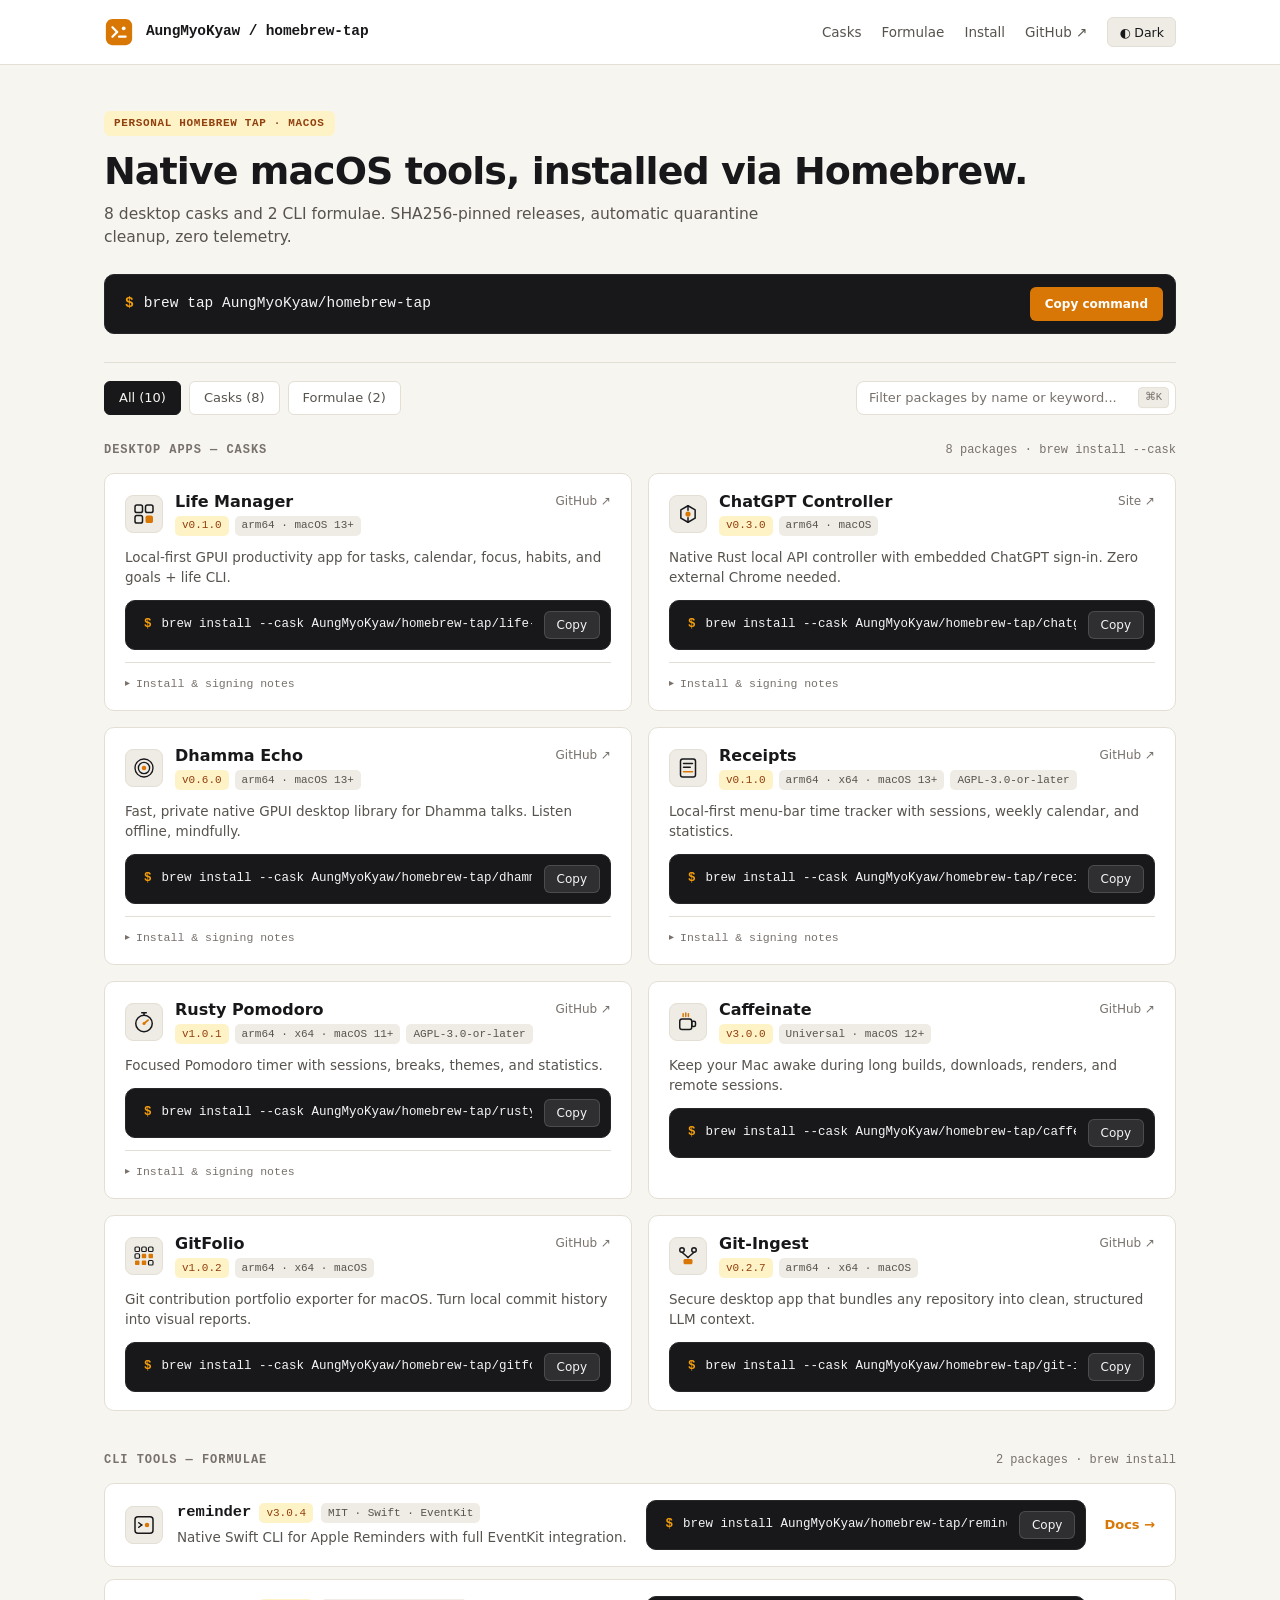
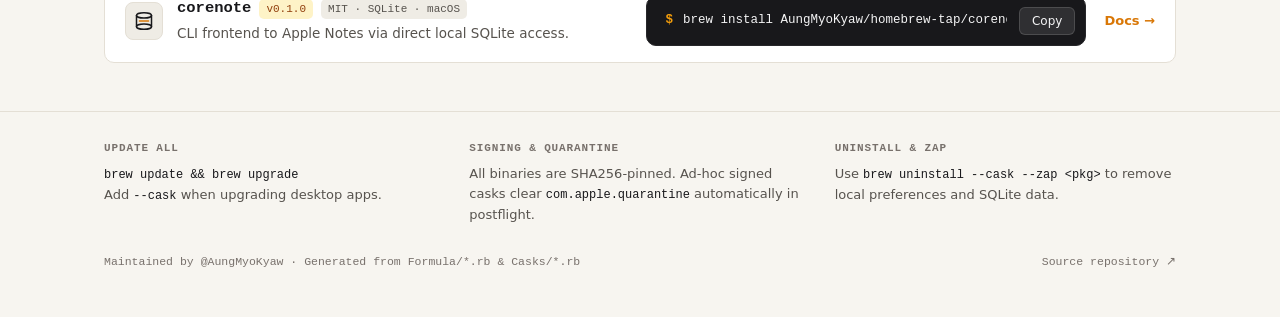
==== index.html @ 9f13845e "Redesign homebrew-tap site from scratch via FigCraft and VectorCraft" ====
<!doctype html>
<html lang="en">
<head>
  <meta charset="utf-8">
  <meta name="viewport" content="width=device-width, initial-scale=1">
  <title>AungMyoKyaw/homebrew-tap — macOS Homebrew Tap</title>
  <meta name="description" content="Personal Homebrew tap distributing 8 macOS desktop casks and 2 CLI formulae. SHA256-pinned releases with one-click install commands.">
  <link rel="icon" type="image/svg+xml" href="./favicon.svg">
  <link rel="stylesheet" href="./styles/site.css">
</head>
<body>
  <header class="topbar">
    <div class="wrap topbar-inner">
      <a class="brand" href="./">
        <span class="brand-mark"><svg aria-hidden="true" xmlns="http://www.w3.org/2000/svg" width="32" height="32" viewBox="0 0 32 32">
  <g id="Layer_1" data-name="Layer 1">
    <path d="M9 2 L23 2 C26.866 2 30 5.134 30 9 L30 23 C30 26.866 26.866 30 23 30 L9 30 C5.134 30 2 26.866 2 23 L2 9 C2 5.134 5.134 2 9 2 Z" fill="#d97706"/>
    <line x1="9" y1="11" x2="14" y2="16" fill="none" stroke="#ffffff" stroke-width="2.4" stroke-linecap="round" stroke-linejoin="round"/>
    <line x1="14" y1="16" x2="9" y2="21" fill="none" stroke="#ffffff" stroke-width="2.4" stroke-linecap="round" stroke-linejoin="round"/>
    <line x1="16" y1="21" x2="23" y2="21" fill="none" stroke="#ffffff" stroke-width="2.4" stroke-linecap="round" stroke-linejoin="round"/>
    <circle cx="21" cy="12" r="2" fill="#ffffff"/>
  </g>
</svg></span>
        <span>AungMyoKyaw / homebrew-tap</span>
      </a>
      <nav class="nav" aria-label="Primary">
        <a href="#casks">Casks</a>
        <a href="#formulae">Formulae</a>
        <a href="#install">Install</a>
        <a href="https://github.com/AungMyoKyaw/homebrew-tap" target="_blank" rel="noopener noreferrer">GitHub ↗</a>
        <button type="button" id="theme-toggle" class="theme-btn" aria-label="Toggle color theme">◐ Dark</button>
      </nav>
    </div>
  </header>

  <main class="wrap">
    <section class="hero" id="install">
      <span class="eyebrow">Personal Homebrew Tap · macOS</span>
      <h1>Native macOS tools, installed via Homebrew.</h1>
      <p class="hero-sub">8 desktop casks and 2 CLI formulae. SHA256-pinned releases, automatic quarantine cleanup, zero telemetry.</p>
      <div class="cmd-bar cmd-bar-lg">
        <code class="cmd-code"><span class="cmd-prompt">$</span><span>brew tap AungMyoKyaw/homebrew-tap</span></code>
        <button type="button" class="copy-btn copy-btn-primary" data-copy-command="brew tap AungMyoKyaw/homebrew-tap" aria-label="Copy brew tap command">Copy command</button>
      </div>
    </section>

    <div class="controls" role="region" aria-label="Filter packages">
      <div class="filter-group" role="group" aria-label="Package type filter">
        <button type="button" class="filter-pill" data-filter="all" aria-pressed="true">All (10)</button>
        <button type="button" class="filter-pill" data-filter="cask" aria-pressed="false">Casks (8)</button>
        <button type="button" class="filter-pill" data-filter="formula" aria-pressed="false">Formulae (2)</button>
      </div>
      <div class="search-wrap">
        <label class="sr-only" for="package-search">Filter packages</label>
        <input id="package-search" class="search-input" type="search" placeholder="Filter packages by name or keyword..." autocomplete="off">
        <span class="search-kbd" aria-hidden="true">⌘K</span>
      </div>
    </div>

    <section class="catalog-section" id="casks" aria-labelledby="casks-heading">
      <div class="section-head">
        <h2 id="casks-heading">Desktop Apps — Casks</h2>
        <span class="section-meta">8 packages · brew install --cask</span>
      </div>
      <div class="cask-grid">
        <article class="pkg-card" data-package="life-manager" data-version="0.1.0" data-kind="cask" data-search="life-manager Life Manager Local-first GPUI productivity app for tasks, calendar, focus, habits, and goals + life CLI. arm64 macOS 13+ tasks calendar habits goals gpui mcp cli productivity">
          <div class="pkg-top">
            <div class="pkg-id">
              <div class="pkg-glyph"><svg aria-hidden="true" xmlns="http://www.w3.org/2000/svg" width="32" height="32" viewBox="0 0 32 32">
  <g id="Layer_1" data-name="Layer 1">
    <path d="M6.5 4 L11.5 4 C12.881 4 14 5.119 14 6.5 L14 11.5 C14 12.881 12.881 14 11.5 14 L6.5 14 C5.119 14 4 12.881 4 11.5 L4 6.5 C4 5.119 5.119 4 6.5 4 Z" fill="none" stroke="currentColor" stroke-width="2" stroke-linecap="round" stroke-linejoin="round"/>
    <path d="M20.5 4 L25.5 4 C26.881 4 28 5.119 28 6.5 L28 11.5 C28 12.881 26.881 14 25.5 14 L20.5 14 C19.119 14 18 12.881 18 11.5 L18 6.5 C18 5.119 19.119 4 20.5 4 Z" fill="none" stroke="currentColor" stroke-width="2" stroke-linecap="round" stroke-linejoin="round"/>
    <path d="M6.5 18 L11.5 18 C12.881 18 14 19.119 14 20.5 L14 25.5 C14 26.881 12.881 28 11.5 28 L6.5 28 C5.119 28 4 26.881 4 25.5 L4 20.5 C4 19.119 5.119 18 6.5 18 Z" fill="none" stroke="currentColor" stroke-width="2" stroke-linecap="round" stroke-linejoin="round"/>
    <path d="M20.5 18 L25.5 18 C26.881 18 28 19.119 28 20.5 L28 25.5 C28 26.881 26.881 28 25.5 28 L20.5 28 C19.119 28 18 26.881 18 25.5 L18 20.5 C18 19.119 19.119 18 20.5 18 Z" fill="var(--accent)"/>
  </g>
</svg></div>
              <div class="pkg-title-block">
                <h3 class="pkg-name">Life Manager</h3>
                <div class="pkg-badges">
                  <span class="badge badge-ver">v0.1.0</span>
                  <span class="badge badge-meta">arm64 · macOS 13+</span>
                  
                </div>
              </div>
            </div>
            <div class="pkg-links">
              <a class="pkg-link" href="https://github.com/AungMyoKyaw/life-manager" target="_blank" rel="noopener noreferrer">GitHub ↗</a>
            </div>
          </div>
          <p class="pkg-desc">Local-first GPUI productivity app for tasks, calendar, focus, habits, and goals + life CLI.</p>
          <div class="cmd-bar">
            <code class="cmd-code"><span class="cmd-prompt">$</span><span>brew install --cask AungMyoKyaw/homebrew-tap/life-manager</span></code>
            <button type="button" class="copy-btn" data-copy-command="brew install --cask AungMyoKyaw/homebrew-tap/life-manager" aria-label="Copy install command for Life Manager">Copy</button>
          </div>
          <details class="pkg-details">
            <summary>Install &amp; signing notes</summary>
            <div class="pkg-details-body">Ad-hoc signed. Quarantine is removed automatically in postflight. Includes the `life` CLI binary. Run `brew uninstall --cask --zap` to remove the local SQLite database and preferences.</div>
          </details>
        </article>
        <article class="pkg-card" data-package="chatgpt-controller" data-version="0.3.0" data-kind="cask" data-search="chatgpt-controller ChatGPT Controller Native Rust local API controller with embedded ChatGPT sign-in. Zero external Chrome needed. arm64 macOS chatgpt rust api localhost ai automation">
          <div class="pkg-top">
            <div class="pkg-id">
              <div class="pkg-glyph"><svg aria-hidden="true" xmlns="http://www.w3.org/2000/svg" width="32" height="32" viewBox="0 0 32 32">
  <g id="Layer_1" data-name="Layer 1">
    <polygon points="16,5 25.526,10.5 25.526,21.5 16,27 6.474,21.5 6.474,10.5" fill="none" stroke="currentColor" stroke-width="2" stroke-linecap="round" stroke-linejoin="round"/>
    <line x1="16" y1="5" x2="16" y2="11" fill="none" stroke="currentColor" stroke-width="2" stroke-linecap="round" stroke-linejoin="round"/>
    <line x1="16" y1="21" x2="16" y2="27" fill="none" stroke="currentColor" stroke-width="2" stroke-linecap="round" stroke-linejoin="round"/>
    <circle cx="16" cy="16" r="3.5" fill="var(--accent)"/>
  </g>
</svg></div>
              <div class="pkg-title-block">
                <h3 class="pkg-name">ChatGPT Controller</h3>
                <div class="pkg-badges">
                  <span class="badge badge-ver">v0.3.0</span>
                  <span class="badge badge-meta">arm64 · macOS</span>
                  
                </div>
              </div>
            </div>
            <div class="pkg-links">
              <a class="pkg-link" href="https://aungmyokyaw.github.io/chatgpt-controller-desktop/" target="_blank" rel="noopener noreferrer">Site ↗</a>
            </div>
          </div>
          <p class="pkg-desc">Native Rust local API controller with embedded ChatGPT sign-in. Zero external Chrome needed.</p>
          <div class="cmd-bar">
            <code class="cmd-code"><span class="cmd-prompt">$</span><span>brew install --cask AungMyoKyaw/homebrew-tap/chatgpt-controller</span></code>
            <button type="button" class="copy-btn" data-copy-command="brew install --cask AungMyoKyaw/homebrew-tap/chatgpt-controller" aria-label="Copy install command for ChatGPT Controller">Copy</button>
          </div>
          <details class="pkg-details">
            <summary>Install &amp; signing notes</summary>
            <div class="pkg-details-body">No external Chrome or Playwright CLI installation is required.
This build is ad-hoc signed, not Apple Developer ID signed or notarized.
The cask attempts to remove quarantine recursively during installation.
If macOS still blocks launch, use System Settings &gt; Privacy &amp; Security.</div>
          </details>
        </article>
        <article class="pkg-card" data-package="dhamma-echo" data-version="0.6.0" data-kind="cask" data-search="dhamma-echo Dhamma Echo Fast, private native GPUI desktop library for Dhamma talks. Listen offline, mindfully. arm64 macOS 13+ dhamma audio offline gpui library player">
          <div class="pkg-top">
            <div class="pkg-id">
              <div class="pkg-glyph"><svg aria-hidden="true" xmlns="http://www.w3.org/2000/svg" width="32" height="32" viewBox="0 0 32 32">
  <g id="Layer_1" data-name="Layer 1">
    <circle cx="16" cy="16" r="12" fill="none" stroke="currentColor" stroke-width="1.8" stroke-linecap="round" stroke-linejoin="round"/>
    <circle cx="16" cy="16" r="7.5" fill="none" stroke="currentColor" stroke-width="1.8" stroke-linecap="round" stroke-linejoin="round"/>
    <circle cx="16" cy="16" r="3" fill="var(--accent)"/>
  </g>
</svg></div>
              <div class="pkg-title-block">
                <h3 class="pkg-name">Dhamma Echo</h3>
                <div class="pkg-badges">
                  <span class="badge badge-ver">v0.6.0</span>
                  <span class="badge badge-meta">arm64 · macOS 13+</span>
                  
                </div>
              </div>
            </div>
            <div class="pkg-links">
              <a class="pkg-link" href="https://github.com/AungMyoKyaw/dhamma-echo" target="_blank" rel="noopener noreferrer">GitHub ↗</a>
            </div>
          </div>
          <p class="pkg-desc">Fast, private native GPUI desktop library for Dhamma talks. Listen offline, mindfully.</p>
          <div class="cmd-bar">
            <code class="cmd-code"><span class="cmd-prompt">$</span><span>brew install --cask AungMyoKyaw/homebrew-tap/dhamma-echo</span></code>
            <button type="button" class="copy-btn" data-copy-command="brew install --cask AungMyoKyaw/homebrew-tap/dhamma-echo" aria-label="Copy install command for Dhamma Echo">Copy</button>
          </div>
          <details class="pkg-details">
            <summary>Install &amp; signing notes</summary>
            <div class="pkg-details-body">Native Apple Silicon GPUI app. Quarantine attribute is cleared automatically during install.</div>
          </details>
        </article>
        <article class="pkg-card" data-package="receipts" data-version="0.1.0" data-kind="cask" data-search="receipts Receipts Local-first menu-bar time tracker with sessions, weekly calendar, and statistics. arm64 · x64 macOS 13+ time tracker menubar sessions agpl productivity">
          <div class="pkg-top">
            <div class="pkg-id">
              <div class="pkg-glyph"><svg aria-hidden="true" xmlns="http://www.w3.org/2000/svg" width="32" height="32" viewBox="0 0 32 32">
  <g id="Layer_1" data-name="Layer 1">
    <path d="M9 4 L23 4 C24.657 4 26 5.343 26 7 L26 25 C26 26.657 24.657 28 23 28 L9 28 C7.343 28 6 26.657 6 25 L6 7 C6 5.343 7.343 4 9 4 Z" fill="none" stroke="currentColor" stroke-width="2" stroke-linecap="round" stroke-linejoin="round"/>
    <line x1="10" y1="10" x2="22" y2="10" fill="none" stroke="currentColor" stroke-width="2" stroke-linecap="round" stroke-linejoin="round"/>
    <line x1="10" y1="15" x2="19" y2="15" fill="none" stroke="currentColor" stroke-width="2" stroke-linecap="round" stroke-linejoin="round"/>
    <line x1="10" y1="21" x2="22" y2="21" fill="none" stroke="var(--accent)" stroke-width="2.2" stroke-linecap="round" stroke-linejoin="round"/>
  </g>
</svg></div>
              <div class="pkg-title-block">
                <h3 class="pkg-name">Receipts</h3>
                <div class="pkg-badges">
                  <span class="badge badge-ver">v0.1.0</span>
                  <span class="badge badge-meta">arm64 · x64 · macOS 13+</span>
                  <span class="badge badge-meta">AGPL-3.0-or-later</span>
                </div>
              </div>
            </div>
            <div class="pkg-links">
              <a class="pkg-link" href="https://aungmyokyaw.github.io/receipts/" target="_blank" rel="noopener noreferrer">GitHub ↗</a>
            </div>
          </div>
          <p class="pkg-desc">Local-first menu-bar time tracker with sessions, weekly calendar, and statistics.</p>
          <div class="cmd-bar">
            <code class="cmd-code"><span class="cmd-prompt">$</span><span>brew install --cask AungMyoKyaw/homebrew-tap/receipts</span></code>
            <button type="button" class="copy-btn" data-copy-command="brew install --cask AungMyoKyaw/homebrew-tap/receipts" aria-label="Copy install command for Receipts">Copy</button>
          </div>
          <details class="pkg-details">
            <summary>Install &amp; signing notes</summary>
            <div class="pkg-details-body">Receipts requires macOS 13.3 or later.
Builds are ad-hoc signed, not Apple Developer ID signed or notarized.
If macOS blocks the first launch, choose Open Anyway for Receipts in
System Settings &gt; Privacy &amp; Security.
Regular uninstall keeps your sessions; --zap removes the local database.</div>
          </details>
        </article>
        <article class="pkg-card" data-package="rusty-pomodoro" data-version="1.0.1" data-kind="cask" data-search="rusty-pomodoro Rusty Pomodoro Focused Pomodoro timer with sessions, breaks, themes, and statistics. arm64 · x64 macOS 11+ pomodoro timer focus rust slint agpl">
          <div class="pkg-top">
            <div class="pkg-id">
              <div class="pkg-glyph"><svg aria-hidden="true" xmlns="http://www.w3.org/2000/svg" width="32" height="32" viewBox="0 0 32 32">
  <g id="Layer_1" data-name="Layer 1">
    <circle cx="16" cy="18" r="11" fill="none" stroke="currentColor" stroke-width="2" stroke-linecap="round" stroke-linejoin="round"/>
    <line x1="13" y1="3.5" x2="19" y2="3.5" fill="none" stroke="currentColor" stroke-width="2" stroke-linecap="round" stroke-linejoin="round"/>
    <line x1="16" y1="3.5" x2="16" y2="7" fill="none" stroke="currentColor" stroke-width="2" stroke-linecap="round" stroke-linejoin="round"/>
    <line x1="16" y1="18" x2="21.5" y2="13.5" fill="none" stroke="var(--accent)" stroke-width="2.4" stroke-linecap="round" stroke-linejoin="round"/>
    <circle cx="16" cy="18" r="2" fill="var(--accent)"/>
  </g>
</svg></div>
              <div class="pkg-title-block">
                <h3 class="pkg-name">Rusty Pomodoro</h3>
                <div class="pkg-badges">
                  <span class="badge badge-ver">v1.0.1</span>
                  <span class="badge badge-meta">arm64 · x64 · macOS 11+</span>
                  <span class="badge badge-meta">AGPL-3.0-or-later</span>
                </div>
              </div>
            </div>
            <div class="pkg-links">
              <a class="pkg-link" href="https://github.com/AungMyoKyaw/rusty-pomodoro" target="_blank" rel="noopener noreferrer">GitHub ↗</a>
            </div>
          </div>
          <p class="pkg-desc">Focused Pomodoro timer with sessions, breaks, themes, and statistics.</p>
          <div class="cmd-bar">
            <code class="cmd-code"><span class="cmd-prompt">$</span><span>brew install --cask AungMyoKyaw/homebrew-tap/rusty-pomodoro</span></code>
            <button type="button" class="copy-btn" data-copy-command="brew install --cask AungMyoKyaw/homebrew-tap/rusty-pomodoro" aria-label="Copy install command for Rusty Pomodoro">Copy</button>
          </div>
          <details class="pkg-details">
            <summary>Install &amp; signing notes</summary>
            <div class="pkg-details-body">Requires macOS 11 or later.
The app is ad-hoc signed, not Apple Developer ID signed or notarized.
The cask removes quarantine during installation. If macOS still blocks first launch,
choose Open Anyway for Rusty Pomodoro in System Settings &gt; Privacy &amp; Security.
`brew uninstall --cask --zap` also removes local settings and history.</div>
          </details>
        </article>
        <article class="pkg-card" data-package="caffeinate" data-version="3.0.0" data-kind="cask" data-search="caffeinate Caffeinate Keep your Mac awake during long builds, downloads, renders, and remote sessions. Universal macOS 12+ awake sleep menubar utility universal">
          <div class="pkg-top">
            <div class="pkg-id">
              <div class="pkg-glyph"><svg aria-hidden="true" xmlns="http://www.w3.org/2000/svg" width="32" height="32" viewBox="0 0 32 32">
  <g id="Layer_1" data-name="Layer 1">
    <path d="M8 12 L18 12 C19.657 12 21 13.343 21 15 L21 23 C21 24.657 19.657 26 18 26 L8 26 C6.343 26 5 24.657 5 23 L5 15 C5 13.343 6.343 12 8 12 Z" fill="none" stroke="currentColor" stroke-width="2" stroke-linecap="round" stroke-linejoin="round"/>
    <path d="M23 15 L24 15 C25.105 15 26 15.895 26 17 L26 20 C26 21.105 25.105 22 24 22 L23 22 C21.895 22 21 21.105 21 20 L21 17 C21 15.895 21.895 15 23 15 Z" fill="none" stroke="currentColor" stroke-width="2" stroke-linecap="round" stroke-linejoin="round"/>
    <line x1="9.5" y1="5" x2="9.5" y2="8.5" fill="none" stroke="var(--accent)" stroke-width="2" stroke-linecap="round" stroke-linejoin="round"/>
    <line x1="13" y1="4" x2="13" y2="8.5" fill="none" stroke="var(--accent)" stroke-width="2" stroke-linecap="round" stroke-linejoin="round"/>
    <line x1="16.5" y1="5" x2="16.5" y2="8.5" fill="none" stroke="var(--accent)" stroke-width="2" stroke-linecap="round" stroke-linejoin="round"/>
  </g>
</svg></div>
              <div class="pkg-title-block">
                <h3 class="pkg-name">Caffeinate</h3>
                <div class="pkg-badges">
                  <span class="badge badge-ver">v3.0.0</span>
                  <span class="badge badge-meta">Universal · macOS 12+</span>
                  
                </div>
              </div>
            </div>
            <div class="pkg-links">
              <a class="pkg-link" href="https://github.com/AungMyoKyaw/caffeinate-app" target="_blank" rel="noopener noreferrer">GitHub ↗</a>
            </div>
          </div>
          <p class="pkg-desc">Keep your Mac awake during long builds, downloads, renders, and remote sessions.</p>
          <div class="cmd-bar">
            <code class="cmd-code"><span class="cmd-prompt">$</span><span>brew install --cask AungMyoKyaw/homebrew-tap/caffeinate</span></code>
            <button type="button" class="copy-btn" data-copy-command="brew install --cask AungMyoKyaw/homebrew-tap/caffeinate" aria-label="Copy install command for Caffeinate">Copy</button>
          </div>
        </article>
        <article class="pkg-card" data-package="gitfolio" data-version="1.0.2" data-kind="cask" data-search="gitfolio GitFolio Git contribution portfolio exporter for macOS. Turn local commit history into visual reports. arm64 · x64 macOS git portfolio commits export developer">
          <div class="pkg-top">
            <div class="pkg-id">
              <div class="pkg-glyph"><svg aria-hidden="true" xmlns="http://www.w3.org/2000/svg" width="32" height="32" viewBox="0 0 32 32">
  <g id="Layer_1" data-name="Layer 1">
    <path d="M5.5 4 L8.5 4 C9.328 4 10 4.672 10 5.5 L10 8.5 C10 9.328 9.328 10 8.5 10 L5.5 10 C4.672 10 4 9.328 4 8.5 L4 5.5 C4 4.672 4.672 4 5.5 4 Z" fill="none" stroke="currentColor" stroke-width="1.6" stroke-linecap="round" stroke-linejoin="round"/>
    <path d="M14.5 4 L17.5 4 C18.328 4 19 4.672 19 5.5 L19 8.5 C19 9.328 18.328 10 17.5 10 L14.5 10 C13.672 10 13 9.328 13 8.5 L13 5.5 C13 4.672 13.672 4 14.5 4 Z" fill="none" stroke="currentColor" stroke-width="1.6" stroke-linecap="round" stroke-linejoin="round"/>
    <path d="M23.5 4 L26.5 4 C27.328 4 28 4.672 28 5.5 L28 8.5 C28 9.328 27.328 10 26.5 10 L23.5 10 C22.672 10 22 9.328 22 8.5 L22 5.5 C22 4.672 22.672 4 23.5 4 Z" fill="none" stroke="currentColor" stroke-width="1.6" stroke-linecap="round" stroke-linejoin="round"/>
    <path d="M5.5 13 L8.5 13 C9.328 13 10 13.672 10 14.5 L10 17.5 C10 18.328 9.328 19 8.5 19 L5.5 19 C4.672 19 4 18.328 4 17.5 L4 14.5 C4 13.672 4.672 13 5.5 13 Z" fill="none" stroke="currentColor" stroke-width="1.6" stroke-linecap="round" stroke-linejoin="round"/>
    <path d="M23.5 22 L26.5 22 C27.328 22 28 22.672 28 23.5 L28 26.5 C28 27.328 27.328 28 26.5 28 L23.5 28 C22.672 28 22 27.328 22 26.5 L22 23.5 C22 22.672 22.672 22 23.5 22 Z" fill="none" stroke="currentColor" stroke-width="1.6" stroke-linecap="round" stroke-linejoin="round"/>
    <path d="M14.5 13 L17.5 13 C18.328 13 19 13.672 19 14.5 L19 17.5 C19 18.328 18.328 19 17.5 19 L14.5 19 C13.672 19 13 18.328 13 17.5 L13 14.5 C13 13.672 13.672 13 14.5 13 Z" fill="var(--accent)"/>
    <path d="M23.5 13 L26.5 13 C27.328 13 28 13.672 28 14.5 L28 17.5 C28 18.328 27.328 19 26.5 19 L23.5 19 C22.672 19 22 18.328 22 17.5 L22 14.5 C22 13.672 22.672 13 23.5 13 Z" fill="var(--accent)"/>
    <path d="M5.5 22 L8.5 22 C9.328 22 10 22.672 10 23.5 L10 26.5 C10 27.328 9.328 28 8.5 28 L5.5 28 C4.672 28 4 27.328 4 26.5 L4 23.5 C4 22.672 4.672 22 5.5 22 Z" fill="var(--accent)"/>
    <path d="M14.5 22 L17.5 22 C18.328 22 19 22.672 19 23.5 L19 26.5 C19 27.328 18.328 28 17.5 28 L14.5 28 C13.672 28 13 27.328 13 26.5 L13 23.5 C13 22.672 13.672 22 14.5 22 Z" fill="var(--accent)"/>
  </g>
</svg></div>
              <div class="pkg-title-block">
                <h3 class="pkg-name">GitFolio</h3>
                <div class="pkg-badges">
                  <span class="badge badge-ver">v1.0.2</span>
                  <span class="badge badge-meta">arm64 · x64 · macOS</span>
                  
                </div>
              </div>
            </div>
            <div class="pkg-links">
              <a class="pkg-link" href="https://github.com/AungMyoKyaw/GitFolio" target="_blank" rel="noopener noreferrer">GitHub ↗</a>
            </div>
          </div>
          <p class="pkg-desc">Git contribution portfolio exporter for macOS. Turn local commit history into visual reports.</p>
          <div class="cmd-bar">
            <code class="cmd-code"><span class="cmd-prompt">$</span><span>brew install --cask AungMyoKyaw/homebrew-tap/gitfolio</span></code>
            <button type="button" class="copy-btn" data-copy-command="brew install --cask AungMyoKyaw/homebrew-tap/gitfolio" aria-label="Copy install command for GitFolio">Copy</button>
          </div>
        </article>
        <article class="pkg-card" data-package="git-ingest" data-version="0.2.7" data-kind="cask" data-search="git-ingest Git-Ingest Secure desktop app that bundles any repository into clean, structured LLM context. arm64 · x64 macOS git llm context prompt electron repo">
          <div class="pkg-top">
            <div class="pkg-id">
              <div class="pkg-glyph"><svg aria-hidden="true" xmlns="http://www.w3.org/2000/svg" width="32" height="32" viewBox="0 0 32 32">
  <g id="Layer_1" data-name="Layer 1">
    <circle cx="8" cy="8" r="3" fill="none" stroke="currentColor" stroke-width="2" stroke-linecap="round" stroke-linejoin="round"/>
    <circle cx="24" cy="8" r="3" fill="none" stroke="currentColor" stroke-width="2" stroke-linecap="round" stroke-linejoin="round"/>
    <line x1="8" y1="11" x2="16" y2="18" fill="none" stroke="currentColor" stroke-width="2" stroke-linecap="round" stroke-linejoin="round"/>
    <line x1="24" y1="11" x2="16" y2="18" fill="none" stroke="currentColor" stroke-width="2" stroke-linecap="round" stroke-linejoin="round"/>
    <path d="M12 20 L20 20 C21.105 20 22 20.895 22 22 L22 25 C22 26.105 21.105 27 20 27 L12 27 C10.895 27 10 26.105 10 25 L10 22 C10 20.895 10.895 20 12 20 Z" fill="var(--accent)"/>
  </g>
</svg></div>
              <div class="pkg-title-block">
                <h3 class="pkg-name">Git-Ingest</h3>
                <div class="pkg-badges">
                  <span class="badge badge-ver">v0.2.7</span>
                  <span class="badge badge-meta">arm64 · x64 · macOS</span>
                  
                </div>
              </div>
            </div>
            <div class="pkg-links">
              <a class="pkg-link" href="https://github.com/AungMyoKyaw/git-ingest-desktop" target="_blank" rel="noopener noreferrer">GitHub ↗</a>
            </div>
          </div>
          <p class="pkg-desc">Secure desktop app that bundles any repository into clean, structured LLM context.</p>
          <div class="cmd-bar">
            <code class="cmd-code"><span class="cmd-prompt">$</span><span>brew install --cask AungMyoKyaw/homebrew-tap/git-ingest</span></code>
            <button type="button" class="copy-btn" data-copy-command="brew install --cask AungMyoKyaw/homebrew-tap/git-ingest" aria-label="Copy install command for Git-Ingest">Copy</button>
          </div>
        </article>
      </div>
    </section>

    <section class="catalog-section" id="formulae" aria-labelledby="formulae-heading">
      <div class="section-head">
        <h2 id="formulae-heading">CLI Tools — Formulae</h2>
        <span class="section-meta">2 packages · brew install</span>
      </div>
      <div class="formula-list">
        <article class="formula-row" data-package="reminder" data-version="3.0.4" data-kind="formula" data-search="reminder reminder Native Swift CLI for Apple Reminders with full EventKit integration. MIT Swift · EventKit reminders apple eventkit swift cli tasks">
          <div class="formula-main">
            <div class="pkg-glyph"><svg aria-hidden="true" xmlns="http://www.w3.org/2000/svg" width="32" height="32" viewBox="0 0 32 32">
  <g id="Layer_1" data-name="Layer 1">
    <path d="M8 5 L24 5 C26.209 5 28 6.791 28 9 L28 23 C28 25.209 26.209 27 24 27 L8 27 C5.791 27 4 25.209 4 23 L4 9 C4 6.791 5.791 5 8 5 Z" fill="none" stroke="currentColor" stroke-width="2" stroke-linecap="round" stroke-linejoin="round"/>
    <line x1="9" y1="13" x2="13" y2="16" fill="none" stroke="currentColor" stroke-width="2" stroke-linecap="round" stroke-linejoin="round"/>
    <line x1="13" y1="16" x2="9" y2="19" fill="none" stroke="currentColor" stroke-width="2" stroke-linecap="round" stroke-linejoin="round"/>
    <circle cx="20" cy="16" r="3" fill="var(--accent)"/>
  </g>
</svg></div>
            <div class="pkg-title-block">
              <div class="formula-name-line">
                <h3 class="formula-name">reminder</h3>
                <span class="badge badge-ver">v3.0.4</span>
                <span class="badge badge-meta">MIT · Swift · EventKit</span>
              </div>
              <p class="pkg-desc">Native Swift CLI for Apple Reminders with full EventKit integration.</p>
            </div>
          </div>
          <div class="cmd-bar formula-cmd">
            <code class="cmd-code"><span class="cmd-prompt">$</span><span>brew install AungMyoKyaw/homebrew-tap/reminder</span></code>
            <button type="button" class="copy-btn" data-copy-command="brew install AungMyoKyaw/homebrew-tap/reminder" aria-label="Copy install command for reminder">Copy</button>
          </div>
          <a class="docs-link" href="./reminder.html">Docs →</a>
        </article>
        <article class="formula-row" data-package="corenote" data-version="0.1.0" data-kind="formula" data-search="corenote corenote CLI frontend to Apple Notes via direct local SQLite access. MIT SQLite · macOS notes apple sqlite cli search export">
          <div class="formula-main">
            <div class="pkg-glyph"><svg aria-hidden="true" xmlns="http://www.w3.org/2000/svg" width="32" height="32" viewBox="0 0 32 32">
  <g id="Layer_1" data-name="Layer 1">
    <ellipse cx="16" cy="8.5" rx="10" ry="3.5" fill="none" stroke="currentColor" stroke-width="2" stroke-linecap="round" stroke-linejoin="round"/>
    <line x1="6" y1="8.5" x2="6" y2="23.5" fill="none" stroke="currentColor" stroke-width="2" stroke-linecap="round" stroke-linejoin="round"/>
    <line x1="26" y1="8.5" x2="26" y2="23.5" fill="none" stroke="currentColor" stroke-width="2" stroke-linecap="round" stroke-linejoin="round"/>
    <ellipse cx="16" cy="23.5" rx="10" ry="3.5" fill="none" stroke="currentColor" stroke-width="2" stroke-linecap="round" stroke-linejoin="round"/>
    <line x1="10" y1="16" x2="22" y2="16" fill="none" stroke="var(--accent)" stroke-width="2.2" stroke-linecap="round" stroke-linejoin="round"/>
  </g>
</svg></div>
            <div class="pkg-title-block">
              <div class="formula-name-line">
                <h3 class="formula-name">corenote</h3>
                <span class="badge badge-ver">v0.1.0</span>
                <span class="badge badge-meta">MIT · SQLite · macOS</span>
              </div>
              <p class="pkg-desc">CLI frontend to Apple Notes via direct local SQLite access.</p>
            </div>
          </div>
          <div class="cmd-bar formula-cmd">
            <code class="cmd-code"><span class="cmd-prompt">$</span><span>brew install AungMyoKyaw/homebrew-tap/corenote</span></code>
            <button type="button" class="copy-btn" data-copy-command="brew install AungMyoKyaw/homebrew-tap/corenote" aria-label="Copy install command for corenote">Copy</button>
          </div>
          <a class="docs-link" href="./corenote.html">Docs →</a>
        </article>
      </div>
    </section>

    <div id="empty-state" class="empty-state" hidden>
      No packages match your filter. Clear the search query or switch back to <strong>All</strong>.
    </div>
  </main>

  <footer class="site-footer">
    <div class="wrap">
      <div class="footer-grid">
        <div class="footer-col">
          <h3>Update All</h3>
          <p><code>brew update &amp;&amp; brew upgrade</code><br>Add <code>--cask</code> when upgrading desktop apps.</p>
        </div>
        <div class="footer-col">
          <h3>Signing &amp; Quarantine</h3>
          <p>All binaries are SHA256-pinned. Ad-hoc signed casks clear <code>com.apple.quarantine</code> automatically in postflight.</p>
        </div>
        <div class="footer-col">
          <h3>Uninstall &amp; Zap</h3>
          <p>Use <code>brew uninstall --cask --zap &lt;pkg&gt;</code> to remove local preferences and SQLite data.</p>
        </div>
      </div>
      <div class="footer-meta">
        <span>Maintained by <a href="https://github.com/AungMyoKyaw" target="_blank" rel="noopener noreferrer">@AungMyoKyaw</a> · Generated from Formula/*.rb &amp; Casks/*.rb</span>
        <span><a href="https://github.com/AungMyoKyaw/homebrew-tap" target="_blank" rel="noopener noreferrer">Source repository ↗</a></span>
      </div>
    </div>
  </footer>

  <div id="copy-status" class="sr-only" aria-live="polite" aria-atomic="true"></div>
  <script src="./scripts/site.js" defer></script>
</body>
</html>
---- styles/site.css ----
/* homebrew-tap — Warm Technical Dual-Theme System
   Visual master: design/homebrew-tap.figcraft */

:root {
  color-scheme: light dark;
  --bg: #f7f5f0;
  --surface: #ffffff;
  --surface-muted: #efece5;
  --border: #e4dfd5;
  --border-strong: #d1c9ba;
  --text: #18181b;
  --text-muted: #57534e;
  --text-subtle: #78716c;
  --accent: #d97706;
  --accent-hover: #b45309;
  --accent-bg: #fef3c7;
  --accent-text: #92400e;
  --term-bg: #18181b;
  --term-border: #27272a;
  --term-text: #f4f4f5;
  --term-prompt: #f59e0b;
  --success: #059669;
  --success-bg: #d1fae5;
  --radius-sm: 6px;
  --radius-md: 8px;
  --radius-lg: 10px;
  --font-sans: -apple-system, BlinkMacSystemFont, "Inter", "Segoe UI", system-ui, sans-serif;
  --font-mono: "SF Mono", "JetBrains Mono", ui-monospace, SFMono-Regular, Menlo, monospace;
}

@media (prefers-color-scheme: dark) {
  :root:not([data-theme="light"]) {
    --bg: #0e1012;
    --surface: #15181c;
    --surface-muted: #1c2026;
    --border: #262b33;
    --border-strong: #353c47;
    --text: #f4f4f5;
    --text-muted: #a1a1aa;
    --text-subtle: #71717a;
    --accent: #f59e0b;
    --accent-hover: #fbbf24;
    --accent-bg: #2e210b;
    --accent-text: #fcd34d;
    --term-bg: #090a0c;
    --term-border: #23272f;
    --term-text: #e4e4e7;
    --term-prompt: #f59e0b;
    --success: #10b981;
    --success-bg: #0a2b20;
  }
}

:root[data-theme="dark"] {
  color-scheme: dark;
  --bg: #0e1012;
  --surface: #15181c;
  --surface-muted: #1c2026;
  --border: #262b33;
  --border-strong: #353c47;
  --text: #f4f4f5;
  --text-muted: #a1a1aa;
  --text-subtle: #71717a;
  --accent: #f59e0b;
  --accent-hover: #fbbf24;
  --accent-bg: #2e210b;
  --accent-text: #fcd34d;
  --term-bg: #090a0c;
  --term-border: #23272f;
  --term-text: #e4e4e7;
  --term-prompt: #f59e0b;
  --success: #10b981;
  --success-bg: #0a2b20;
}

:root[data-theme="light"] {
  color-scheme: light;
}

*,
*::before,
*::after {
  box-sizing: border-box;
}

html {
  font-family: var(--font-sans);
  background: var(--bg);
  color: var(--text);
  -webkit-font-smoothing: antialiased;
  text-rendering: optimizeLegibility;
  scroll-behavior: smooth;
}

body {
  margin: 0;
  min-height: 100vh;
  background: var(--bg);
  color: var(--text);
  line-height: 1.5;
}

a {
  color: inherit;
  text-decoration: none;
}

:focus-visible {
  outline: 2px solid var(--accent);
  outline-offset: 2px;
}

.sr-only {
  position: absolute;
  width: 1px;
  height: 1px;
  padding: 0;
  margin: -1px;
  overflow: hidden;
  clip: rect(0, 0, 0, 0);
  white-space: nowrap;
  border: 0;
}

.wrap {
  max-width: 1120px;
  margin: 0 auto;
  padding: 0 24px;
}

.wrap-narrow {
  max-width: 960px;
  margin: 0 auto;
  padding: 0 24px;
}

/* Top bar */
.topbar {
  position: sticky;
  top: 0;
  z-index: 20;
  background: var(--surface);
  border-bottom: 1px solid var(--border);
}

.topbar-inner {
  height: 64px;
  display: flex;
  align-items: center;
  justify-content: space-between;
  gap: 16px;
}

.brand {
  display: inline-flex;
  align-items: center;
  gap: 12px;
  font-family: var(--font-mono);
  font-size: 14.5px;
  font-weight: 600;
  letter-spacing: -0.01em;
}

.brand-mark {
  width: 30px;
  height: 30px;
  display: inline-flex;
  flex-shrink: 0;
}

.brand-mark svg {
  width: 100%;
  height: 100%;
  display: block;
}

.nav {
  display: flex;
  align-items: center;
  gap: 20px;
}

.nav a {
  font-size: 13.5px;
  font-weight: 500;
  color: var(--text-muted);
  transition: color 120ms ease;
}

.nav a:hover {
  color: var(--text);
}

.theme-btn {
  display: inline-flex;
  align-items: center;
  gap: 6px;
  height: 30px;
  padding: 0 11px;
  border-radius: var(--radius-sm);
  border: 1px solid var(--border);
  background: var(--surface-muted);
  color: var(--text);
  font-family: var(--font-sans);
  font-size: 12.5px;
  font-weight: 500;
  cursor: pointer;
  transition: border-color 120ms ease, background 120ms ease;
}

.theme-btn:hover {
  border-color: var(--border-strong);
}

/* Hero */
.hero {
  padding: 44px 0 28px;
}

.eyebrow {
  display: inline-block;
  padding: 4px 10px;
  border-radius: var(--radius-sm);
  background: var(--accent-bg);
  color: var(--accent-text);
  font-family: var(--font-mono);
  font-size: 11px;
  font-weight: 600;
  letter-spacing: 0.06em;
  text-transform: uppercase;
}

.hero h1 {
  margin: 14px 0 10px;
  font-size: clamp(28px, 4vw, 38px);
  font-weight: 700;
  line-height: 1.15;
  letter-spacing: -0.025em;
}

.hero-sub {
  margin: 0 0 24px;
  max-width: 720px;
  font-size: 15.5px;
  color: var(--text-muted);
}

/* Command bar */
.cmd-bar {
  display: flex;
  align-items: center;
  justify-content: space-between;
  gap: 12px;
  padding: 10px 10px 10px 18px;
  border-radius: var(--radius-lg);
  background: var(--term-bg);
  border: 1px solid var(--term-border);
  color: var(--term-text);
}

.cmd-bar-lg {
  padding: 12px 12px 12px 20px;
}

.cmd-code {
  display: flex;
  align-items: center;
  gap: 10px;
  min-width: 0;
  overflow-x: auto;
  font-family: var(--font-mono);
  font-size: 12.5px;
  white-space: nowrap;
  scrollbar-width: none;
}

.cmd-code::-webkit-scrollbar {
  display: none;
}

.cmd-bar-lg .cmd-code {
  font-size: 14.5px;
}

.cmd-prompt {
  color: var(--term-prompt);
  font-weight: 700;
  user-select: none;
}

.copy-btn {
  flex-shrink: 0;
  height: 28px;
  padding: 0 12px;
  border-radius: var(--radius-sm);
  border: 1px solid rgba(255, 255, 255, 0.14);
  background: rgba(255, 255, 255, 0.1);
  color: #f4f4f5;
  font-family: var(--font-sans);
  font-size: 12px;
  font-weight: 500;
  cursor: pointer;
  transition: background 120ms ease, border-color 120ms ease;
}

.copy-btn:hover {
  background: rgba(255, 255, 255, 0.18);
}

.copy-btn-primary {
  height: 34px;
  padding: 0 14px;
  border-color: transparent;
  background: var(--accent);
  color: #ffffff;
  font-weight: 600;
}

.copy-btn-primary:hover {
  background: var(--accent-hover);
}

.copy-btn[data-copied="true"] {
  background: var(--success);
  border-color: var(--success);
  color: #ffffff;
}

/* Controls bar */
.controls {
  display: flex;
  align-items: center;
  justify-content: space-between;
  flex-wrap: wrap;
  gap: 12px;
  padding: 18px 0 26px;
  border-top: 1px solid var(--border);
}

.filter-group {
  display: flex;
  align-items: center;
  gap: 8px;
  flex-wrap: wrap;
}

.filter-pill {
  height: 34px;
  padding: 0 14px;
  border-radius: var(--radius-sm);
  border: 1px solid var(--border);
  background: var(--surface);
  color: var(--text-muted);
  font-family: var(--font-sans);
  font-size: 13px;
  font-weight: 500;
  cursor: pointer;
  transition: background 120ms ease, color 120ms ease, border-color 120ms ease;
}

.filter-pill:hover {
  border-color: var(--border-strong);
  color: var(--text);
}

.filter-pill[aria-pressed="true"] {
  background: var(--text);
  border-color: var(--text);
  color: var(--bg);
}

.search-wrap {
  position: relative;
  width: 320px;
  max-width: 100%;
}

.search-input {
  width: 100%;
  height: 34px;
  padding: 0 46px 0 12px;
  border-radius: var(--radius-md);
  border: 1px solid var(--border);
  background: var(--surface);
  color: var(--text);
  font-family: var(--font-sans);
  font-size: 13px;
}

.search-input::placeholder {
  color: var(--text-subtle);
}

.search-kbd {
  position: absolute;
  right: 7px;
  top: 50%;
  transform: translateY(-50%);
  padding: 2px 6px;
  border-radius: 4px;
  border: 1px solid var(--border);
  background: var(--surface-muted);
  color: var(--text-subtle);
  font-family: var(--font-mono);
  font-size: 10.5px;
  pointer-events: none;
}

/* Sections */
.catalog-section {
  margin-bottom: 40px;
}

.catalog-section[hidden] {
  display: none;
}

.section-head {
  display: flex;
  align-items: baseline;
  justify-content: space-between;
  gap: 12px;
  margin-bottom: 14px;
}

.section-head h2 {
  margin: 0;
  font-family: var(--font-mono);
  font-size: 12px;
  font-weight: 700;
  letter-spacing: 0.08em;
  text-transform: uppercase;
  color: var(--text-subtle);
}

.section-meta {
  font-family: var(--font-mono);
  font-size: 12px;
  color: var(--text-subtle);
}

/* Casks grid */
.cask-grid {
  display: grid;
  grid-template-columns: repeat(2, minmax(0, 1fr));
  gap: 16px;
}

.pkg-card {
  display: flex;
  flex-direction: column;
  gap: 12px;
  padding: 18px 20px;
  border-radius: var(--radius-lg);
  background: var(--surface);
  border: 1px solid var(--border);
  transition: border-color 140ms ease;
}

.pkg-card:hover {
  border-color: var(--border-strong);
}

.pkg-card[hidden],
.formula-row[hidden] {
  display: none;
}

.pkg-top {
  display: flex;
  align-items: flex-start;
  justify-content: space-between;
  gap: 12px;
}

.pkg-id {
  display: flex;
  align-items: center;
  gap: 12px;
  min-width: 0;
}

.pkg-glyph {
  width: 38px;
  height: 38px;
  padding: 6px;
  border-radius: var(--radius-md);
  background: var(--surface-muted);
  border: 1px solid var(--border);
  color: var(--text);
  display: inline-flex;
  align-items: center;
  justify-content: center;
  flex-shrink: 0;
}

.pkg-glyph svg {
  width: 24px;
  height: 24px;
  display: block;
}

.pkg-title-block {
  min-width: 0;
}

.pkg-name {
  margin: 0 0 4px;
  font-size: 16px;
  font-weight: 600;
  line-height: 1.25;
}

.pkg-badges {
  display: flex;
  align-items: center;
  flex-wrap: wrap;
  gap: 6px;
}

.badge {
  display: inline-flex;
  align-items: center;
  height: 20px;
  padding: 0 7px;
  border-radius: 5px;
  font-family: var(--font-mono);
  font-size: 11px;
  font-weight: 500;
  white-space: nowrap;
}

.badge-ver {
  background: var(--accent-bg);
  color: var(--accent-text);
}

.badge-meta {
  background: var(--surface-muted);
  color: var(--text-muted);
}

.pkg-links {
  display: flex;
  align-items: center;
  gap: 10px;
  flex-shrink: 0;
}

.pkg-link {
  font-size: 12px;
  font-weight: 500;
  color: var(--text-subtle);
  white-space: nowrap;
}

.pkg-link:hover {
  color: var(--accent);
}

.pkg-desc {
  margin: 0;
  font-size: 13.5px;
  color: var(--text-muted);
  line-height: 1.48;
}

.pkg-details {
  border-top: 1px solid var(--border);
  padding-top: 10px;
  font-size: 12.5px;
  color: var(--text-muted);
}

.pkg-details summary {
  cursor: pointer;
  font-family: var(--font-mono);
  font-size: 11.5px;
  color: var(--text-subtle);
  list-style: none;
  display: inline-flex;
  align-items: center;
  gap: 6px;
}

.pkg-details summary::-webkit-details-marker {
  display: none;
}

.pkg-details summary::before {
  content: "▸";
  font-size: 10px;
}

.pkg-details[open] summary::before {
  content: "▾";
}

.pkg-details-body {
  margin-top: 8px;
  padding: 10px 12px;
  border-radius: var(--radius-sm);
  background: var(--surface-muted);
  line-height: 1.5;
  white-space: pre-line;
}

/* Formula rows */
.formula-list {
  display: flex;
  flex-direction: column;
  gap: 12px;
}

.formula-row {
  display: grid;
  grid-template-columns: minmax(0, 1fr) auto auto;
  align-items: center;
  gap: 18px;
  padding: 16px 20px;
  border-radius: var(--radius-lg);
  background: var(--surface);
  border: 1px solid var(--border);
  transition: border-color 140ms ease;
}

.formula-row:hover {
  border-color: var(--border-strong);
}

.formula-main {
  display: flex;
  align-items: center;
  gap: 14px;
  min-width: 0;
}

.formula-name-line {
  display: flex;
  align-items: center;
  flex-wrap: wrap;
  gap: 8px;
  margin-bottom: 4px;
}

.formula-name {
  margin: 0;
  font-family: var(--font-mono);
  font-size: 15.5px;
  font-weight: 700;
}

.formula-cmd {
  width: 440px;
  max-width: 100%;
}

.docs-link {
  font-size: 13px;
  font-weight: 600;
  color: var(--accent);
  white-space: nowrap;
}

.docs-link:hover {
  color: var(--accent-hover);
}

/* Empty state */
.empty-state {
  padding: 36px 20px;
  text-align: center;
  border-radius: var(--radius-lg);
  border: 1px dashed var(--border-strong);
  color: var(--text-muted);
  font-size: 14px;
}

.empty-state[hidden] {
  display: none;
}

/* Footer reference strip */
.site-footer {
  margin-top: 48px;
  padding: 28px 0 48px;
  border-top: 1px solid var(--border);
}

.footer-grid {
  display: grid;
  grid-template-columns: repeat(3, minmax(0, 1fr));
  gap: 24px;
  margin-bottom: 28px;
}

.footer-col h3 {
  margin: 0 0 8px;
  font-family: var(--font-mono);
  font-size: 11px;
  font-weight: 700;
  letter-spacing: 0.08em;
  text-transform: uppercase;
  color: var(--text-subtle);
}

.footer-col p {
  margin: 0;
  font-size: 13px;
  color: var(--text-muted);
  line-height: 1.55;
}

.footer-col code {
  font-family: var(--font-mono);
  font-size: 12px;
  color: var(--text);
}

.footer-meta {
  font-family: var(--font-mono);
  font-size: 11.5px;
  color: var(--text-subtle);
  display: flex;
  justify-content: space-between;
  flex-wrap: wrap;
  gap: 10px;
}

.footer-meta a:hover {
  color: var(--text);
}

/* Formula detail pages */
.crumb {
  font-family: var(--font-mono);
  font-size: 13px;
  color: var(--text-muted);
}

.crumb a:hover {
  color: var(--text);
}

.detail-header {
  display: flex;
  align-items: center;
  flex-wrap: wrap;
  gap: 14px;
  margin: 40px 0 14px;
}

.detail-glyph {
  width: 48px;
  height: 48px;
  padding: 9px;
}

.detail-glyph svg {
  width: 28px;
  height: 28px;
}

.detail-title {
  margin: 0;
  font-family: var(--font-mono);
  font-size: clamp(26px, 3.5vw, 34px);
  font-weight: 700;
}

.terminal-panel {
  padding: 18px 20px;
  border-radius: var(--radius-lg);
  background: var(--term-bg);
  border: 1px solid var(--term-border);
  color: var(--term-text);
  font-family: var(--font-mono);
  font-size: 13.5px;
  overflow-x: auto;
}

.term-line {
  display: grid;
  grid-template-columns: minmax(260px, 1fr) minmax(200px, 1fr);
  gap: 16px;
  padding: 6px 0;
}

.term-comment {
  color: #71717a;
}

.detail-cards {
  display: grid;
  grid-template-columns: repeat(2, minmax(0, 1fr));
  gap: 18px;
  margin-top: 24px;
}

.detail-card {
  padding: 20px 22px;
  border-radius: var(--radius-lg);
  background: var(--surface);
  border: 1px solid var(--border);
}

.detail-card h3 {
  margin: 0 0 12px;
  font-family: var(--font-mono);
  font-size: 11.5px;
  font-weight: 700;
  letter-spacing: 0.08em;
  text-transform: uppercase;
  color: var(--text-subtle);
}

.detail-card ul {
  margin: 0;
  padding-left: 18px;
  color: var(--text-muted);
  font-size: 13.5px;
  line-height: 1.7;
}

.detail-card pre {
  margin: 0;
  white-space: pre-wrap;
  font-family: var(--font-sans);
  font-size: 13.5px;
  color: var(--text-muted);
  line-height: 1.6;
}

/* Responsive */
@media (max-width: 960px) {
  .cask-grid,
  .detail-cards,
  .footer-grid {
    grid-template-columns: 1fr;
  }

  .formula-row {
    grid-template-columns: 1fr;
    gap: 12px;
  }

  .formula-cmd {
    width: 100%;
  }

  .term-line {
    grid-template-columns: 1fr;
    gap: 2px;
  }
}

@media (max-width: 640px) {
  .wrap,
  .wrap-narrow {
    padding: 0 16px;
  }

  .nav a:not(:last-of-type) {
    display: none;
  }

  .search-wrap {
    width: 100%;
  }
}

@media (prefers-reduced-motion: reduce) {
  html {
    scroll-behavior: auto;
  }

  *,
  *::before,
  *::after {
    transition: none !important;
  }
}
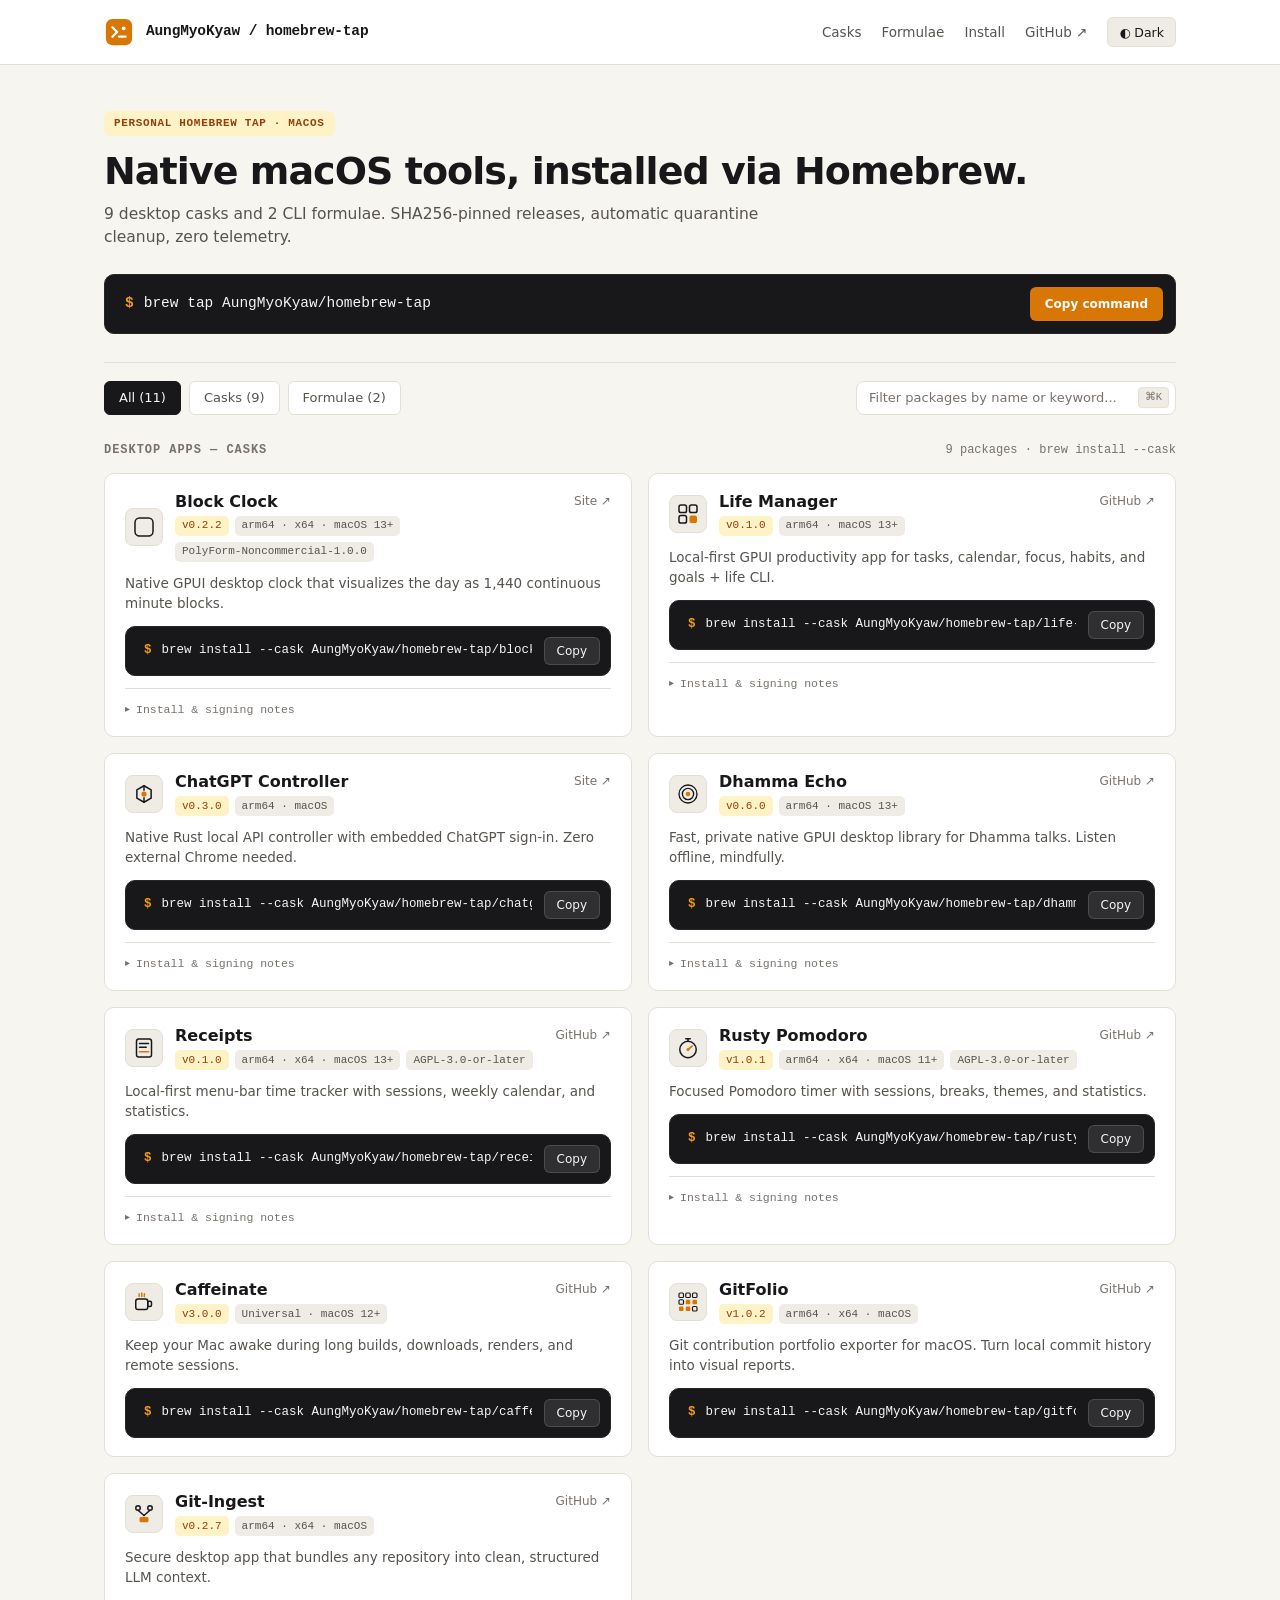
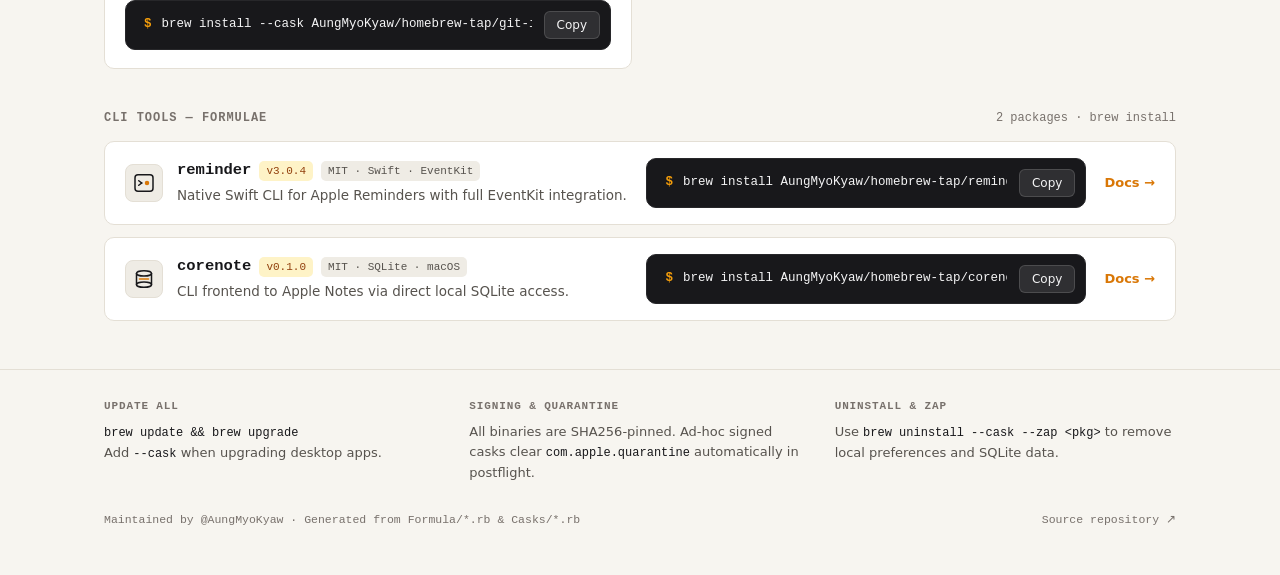
==== commit 11a89adf: "feat: add block-clock v0.2.2 cask" ====
--- a/index.html
+++ b/index.html
@@ -4,7 +4,7 @@
   <meta charset="utf-8">
   <meta name="viewport" content="width=device-width, initial-scale=1">
   <title>AungMyoKyaw/homebrew-tap — macOS Homebrew Tap</title>
-  <meta name="description" content="Personal Homebrew tap distributing 8 macOS desktop casks and 2 CLI formulae. SHA256-pinned releases with one-click install commands.">
+  <meta name="description" content="Personal Homebrew tap distributing 9 macOS desktop casks and 2 CLI formulae. SHA256-pinned releases with one-click install commands.">
   <link rel="icon" type="image/svg+xml" href="./favicon.svg">
   <link rel="stylesheet" href="./styles/site.css">
 </head>
@@ -37,7 +37,7 @@
     <section class="hero" id="install">
       <span class="eyebrow">Personal Homebrew Tap · macOS</span>
       <h1>Native macOS tools, installed via Homebrew.</h1>
-      <p class="hero-sub">8 desktop casks and 2 CLI formulae. SHA256-pinned releases, automatic quarantine cleanup, zero telemetry.</p>
+      <p class="hero-sub">9 desktop casks and 2 CLI formulae. SHA256-pinned releases, automatic quarantine cleanup, zero telemetry.</p>
       <div class="cmd-bar cmd-bar-lg">
         <code class="cmd-code"><span class="cmd-prompt">$</span><span>brew tap AungMyoKyaw/homebrew-tap</span></code>
         <button type="button" class="copy-btn copy-btn-primary" data-copy-command="brew tap AungMyoKyaw/homebrew-tap" aria-label="Copy brew tap command">Copy command</button>
@@ -46,8 +46,8 @@
 
     <div class="controls" role="region" aria-label="Filter packages">
       <div class="filter-group" role="group" aria-label="Package type filter">
-        <button type="button" class="filter-pill" data-filter="all" aria-pressed="true">All (10)</button>
-        <button type="button" class="filter-pill" data-filter="cask" aria-pressed="false">Casks (8)</button>
+        <button type="button" class="filter-pill" data-filter="all" aria-pressed="true">All (11)</button>
+        <button type="button" class="filter-pill" data-filter="cask" aria-pressed="false">Casks (9)</button>
         <button type="button" class="filter-pill" data-filter="formula" aria-pressed="false">Formulae (2)</button>
       </div>
       <div class="search-wrap">
@@ -60,9 +60,36 @@
     <section class="catalog-section" id="casks" aria-labelledby="casks-heading">
       <div class="section-head">
         <h2 id="casks-heading">Desktop Apps — Casks</h2>
-        <span class="section-meta">8 packages · brew install --cask</span>
+        <span class="section-meta">9 packages · brew install --cask</span>
       </div>
       <div class="cask-grid">
+        <article class="pkg-card" data-package="block-clock" data-version="0.2.2" data-kind="cask" data-search="block-clock Block Clock Native GPUI desktop clock that visualizes the day as 1,440 continuous minute blocks. arm64 · x64 macOS 13+ clock time focus gpui rust productivity minimalist">
+          <div class="pkg-top">
+            <div class="pkg-id">
+              <div class="pkg-glyph"><svg viewBox="0 0 32 32" aria-hidden="true"><rect x="4" y="4" width="24" height="24" rx="6" fill="none" stroke="currentColor" stroke-width="2"/></svg></div>
+              <div class="pkg-title-block">
+                <h3 class="pkg-name">Block Clock</h3>
+                <div class="pkg-badges">
+                  <span class="badge badge-ver">v0.2.2</span>
+                  <span class="badge badge-meta">arm64 · x64 · macOS 13+</span>
+                  <span class="badge badge-meta">PolyForm-Noncommercial-1.0.0</span>
+                </div>
+              </div>
+            </div>
+            <div class="pkg-links">
+              <a class="pkg-link" href="https://aungmyokyaw.github.io/block-clock/" target="_blank" rel="noopener noreferrer">Site ↗</a>
+            </div>
+          </div>
+          <p class="pkg-desc">Native GPUI desktop clock that visualizes the day as 1,440 continuous minute blocks.</p>
+          <div class="cmd-bar">
+            <code class="cmd-code"><span class="cmd-prompt">$</span><span>brew install --cask AungMyoKyaw/homebrew-tap/block-clock</span></code>
+            <button type="button" class="copy-btn" data-copy-command="brew install --cask AungMyoKyaw/homebrew-tap/block-clock" aria-label="Copy install command for Block Clock">Copy</button>
+          </div>
+          <details class="pkg-details">
+            <summary>Install &amp; signing notes</summary>
+            <div class="pkg-details-body">Native Rust + GPUI app for Apple Silicon and Intel. Quarantine is removed automatically during install.</div>
+          </details>
+        </article>
         <article class="pkg-card" data-package="life-manager" data-version="0.1.0" data-kind="cask" data-search="life-manager Life Manager Local-first GPUI productivity app for tasks, calendar, focus, habits, and goals + life CLI. arm64 macOS 13+ tasks calendar habits goals gpui mcp cli productivity">
           <div class="pkg-top">
             <div class="pkg-id">
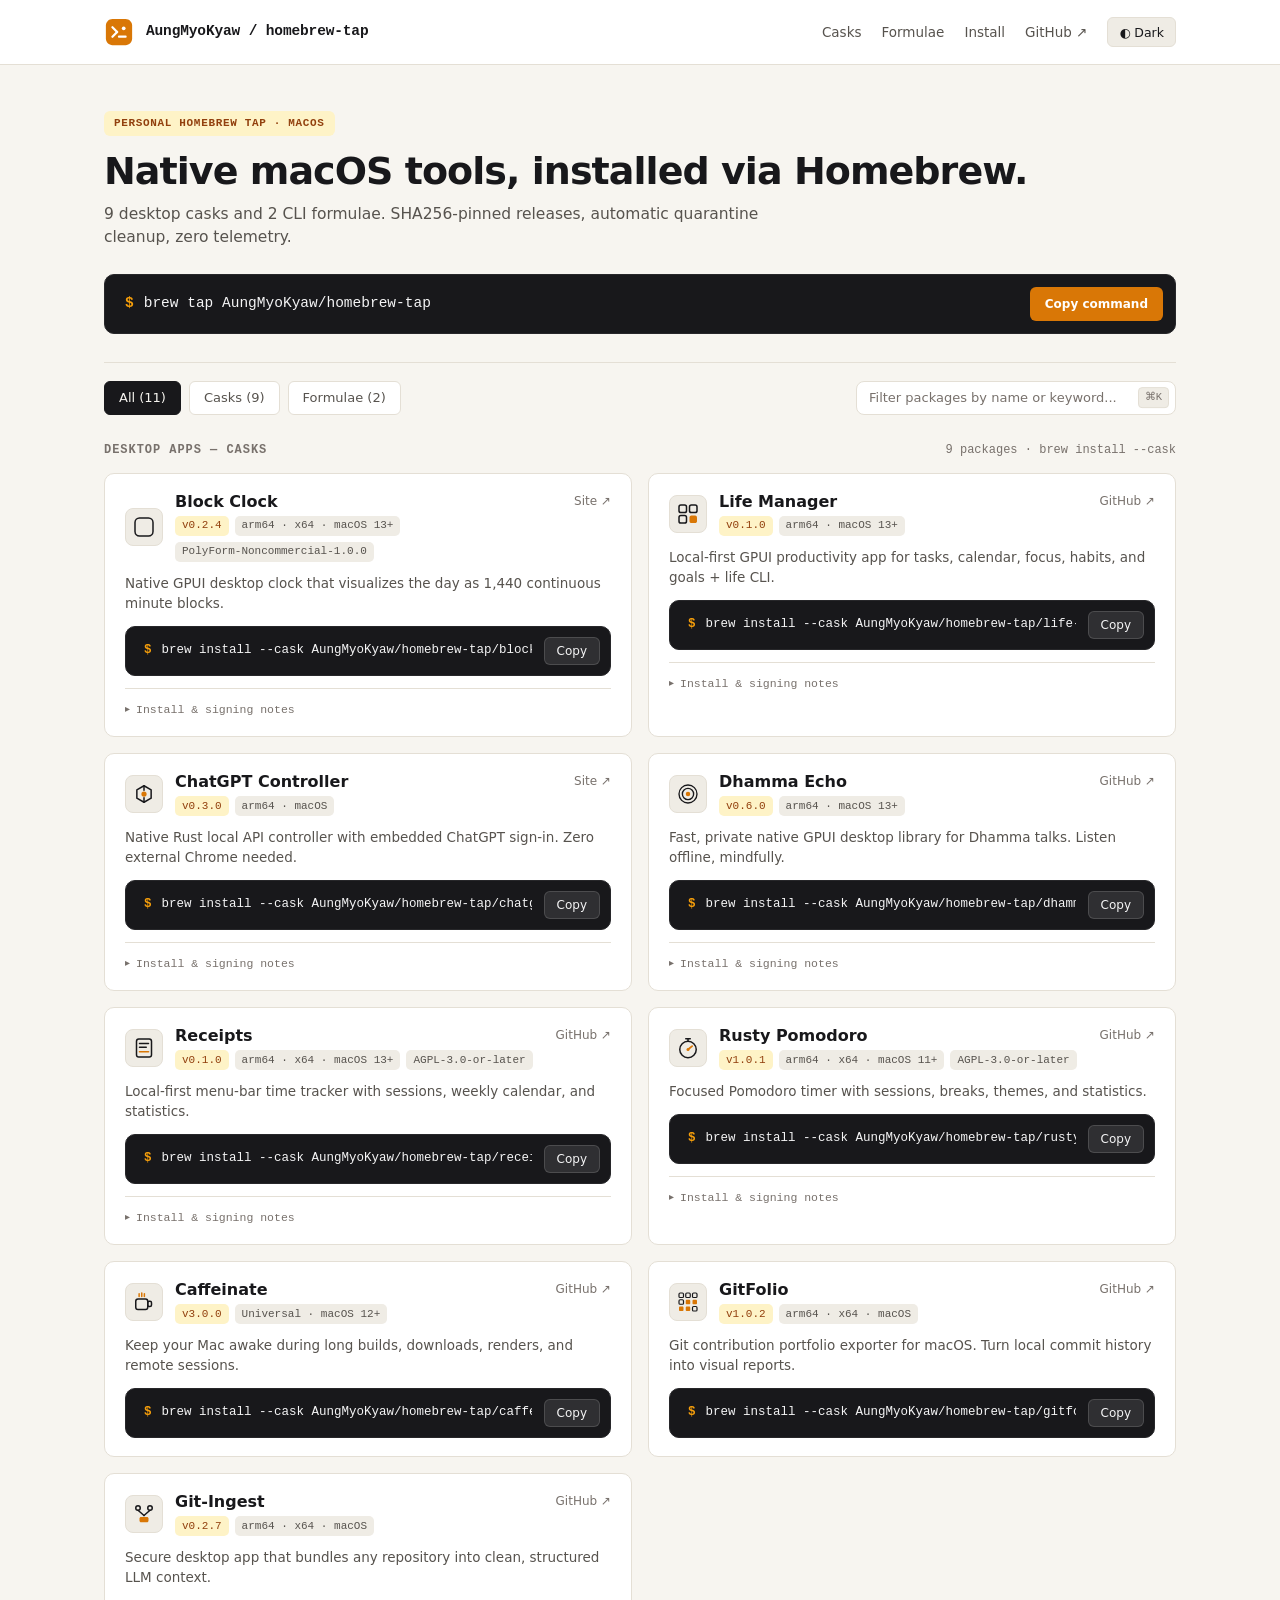
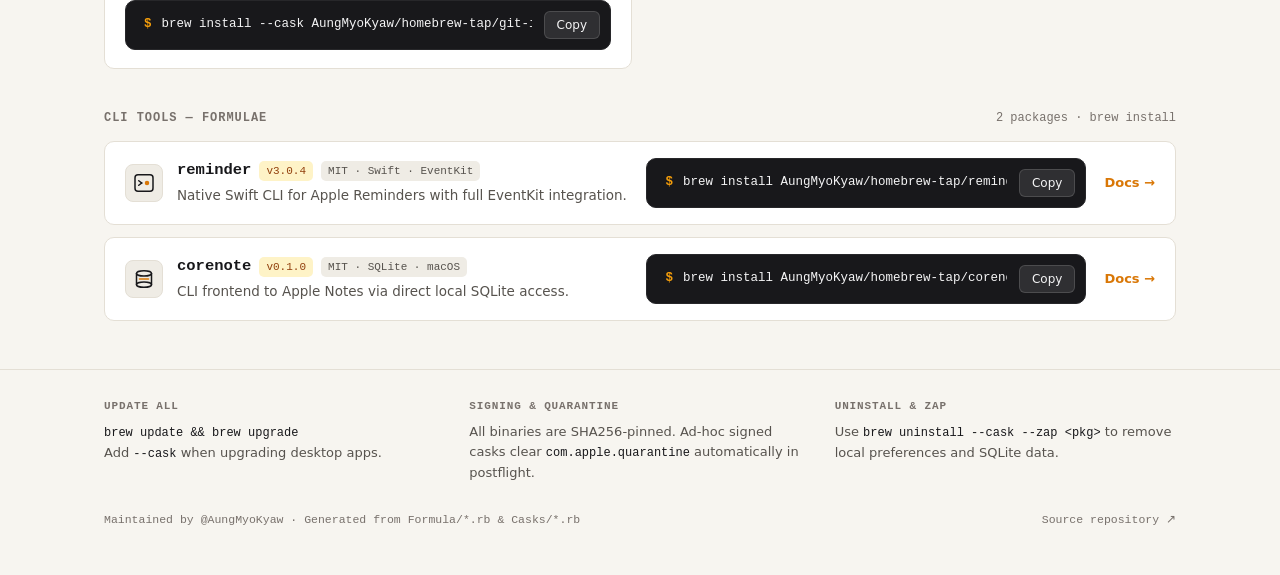
==== commit 7495bc39: "cask: update Block Clock to v0.2.4" ====
--- a/index.html
+++ b/index.html
@@ -63,14 +63,14 @@
         <span class="section-meta">9 packages · brew install --cask</span>
       </div>
       <div class="cask-grid">
-        <article class="pkg-card" data-package="block-clock" data-version="0.2.2" data-kind="cask" data-search="block-clock Block Clock Native GPUI desktop clock that visualizes the day as 1,440 continuous minute blocks. arm64 · x64 macOS 13+ clock time focus gpui rust productivity minimalist">
+        <article class="pkg-card" data-package="block-clock" data-version="0.2.4" data-kind="cask" data-search="block-clock Block Clock Native GPUI desktop clock that visualizes the day as 1,440 continuous minute blocks. arm64 · x64 macOS 13+ clock time focus gpui rust productivity minimalist">
           <div class="pkg-top">
             <div class="pkg-id">
               <div class="pkg-glyph"><svg viewBox="0 0 32 32" aria-hidden="true"><rect x="4" y="4" width="24" height="24" rx="6" fill="none" stroke="currentColor" stroke-width="2"/></svg></div>
               <div class="pkg-title-block">
                 <h3 class="pkg-name">Block Clock</h3>
                 <div class="pkg-badges">
-                  <span class="badge badge-ver">v0.2.2</span>
+                  <span class="badge badge-ver">v0.2.4</span>
                   <span class="badge badge-meta">arm64 · x64 · macOS 13+</span>
                   <span class="badge badge-meta">PolyForm-Noncommercial-1.0.0</span>
                 </div>
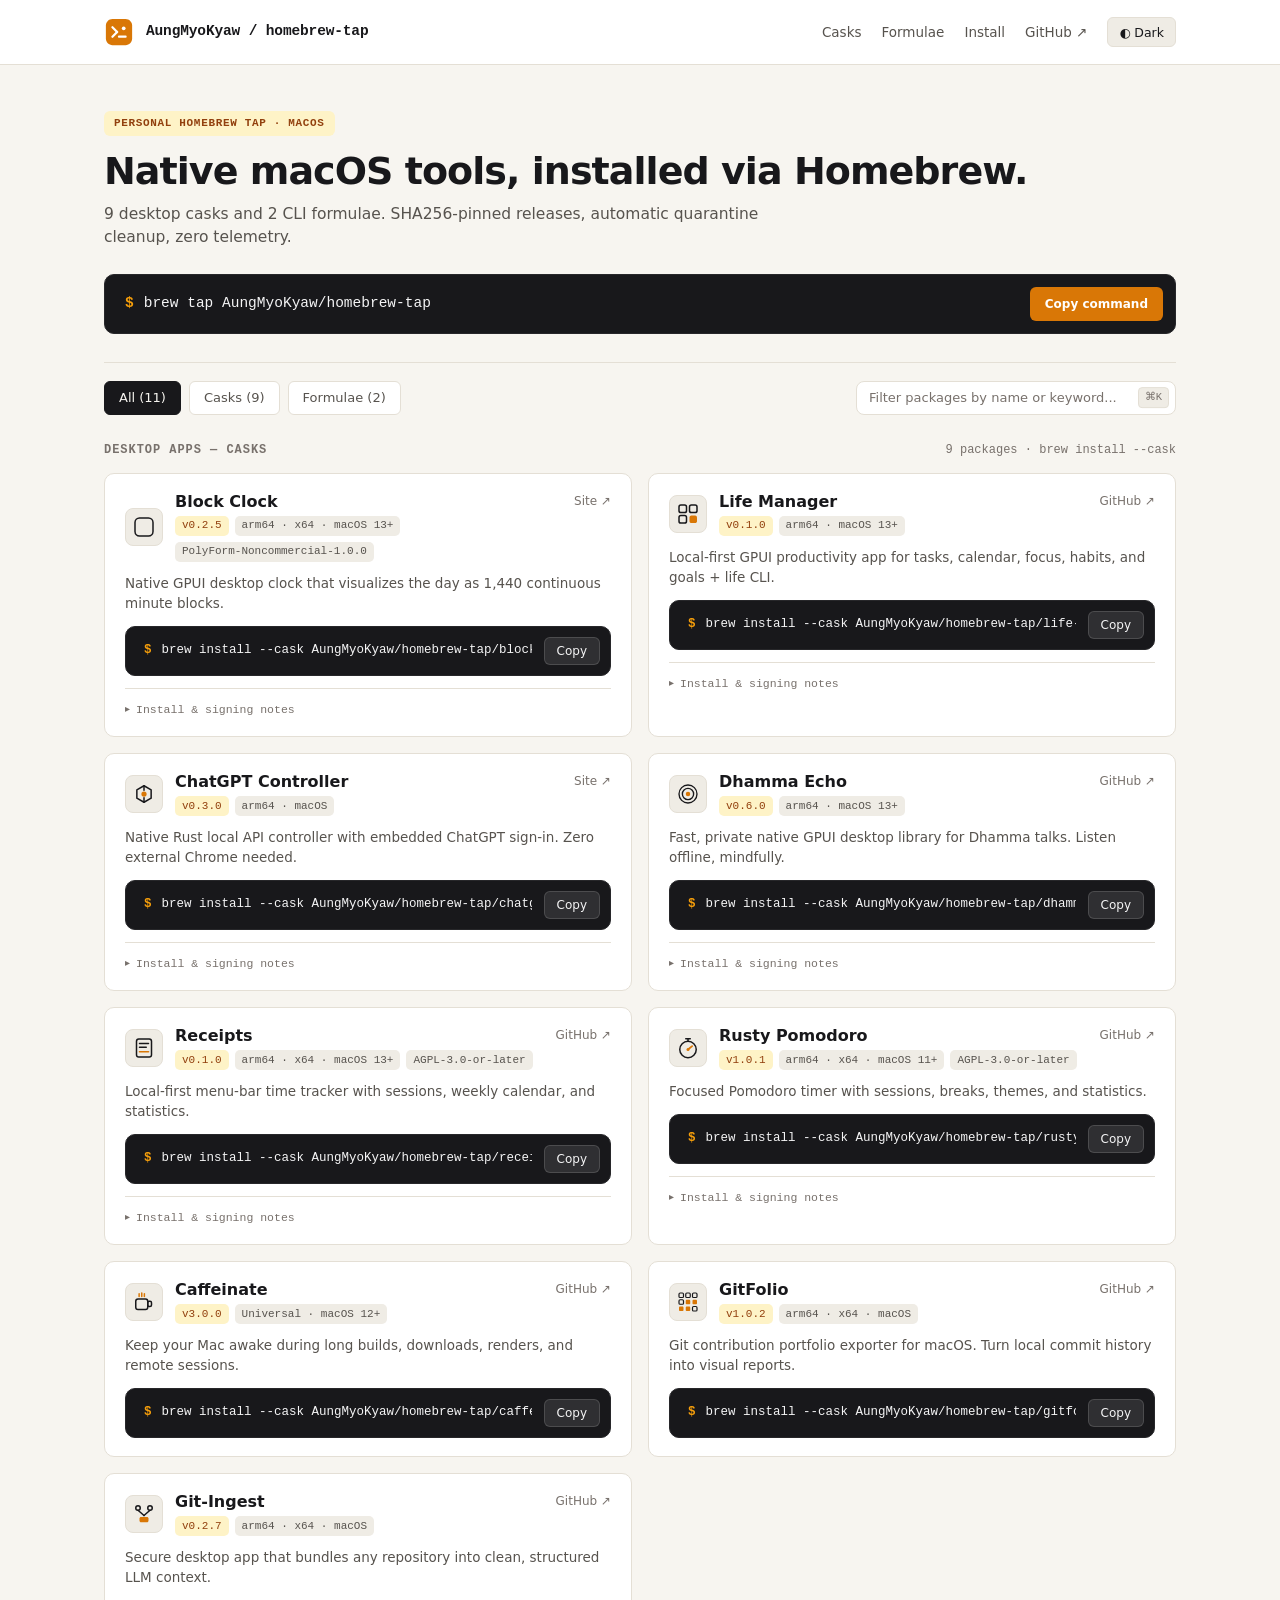
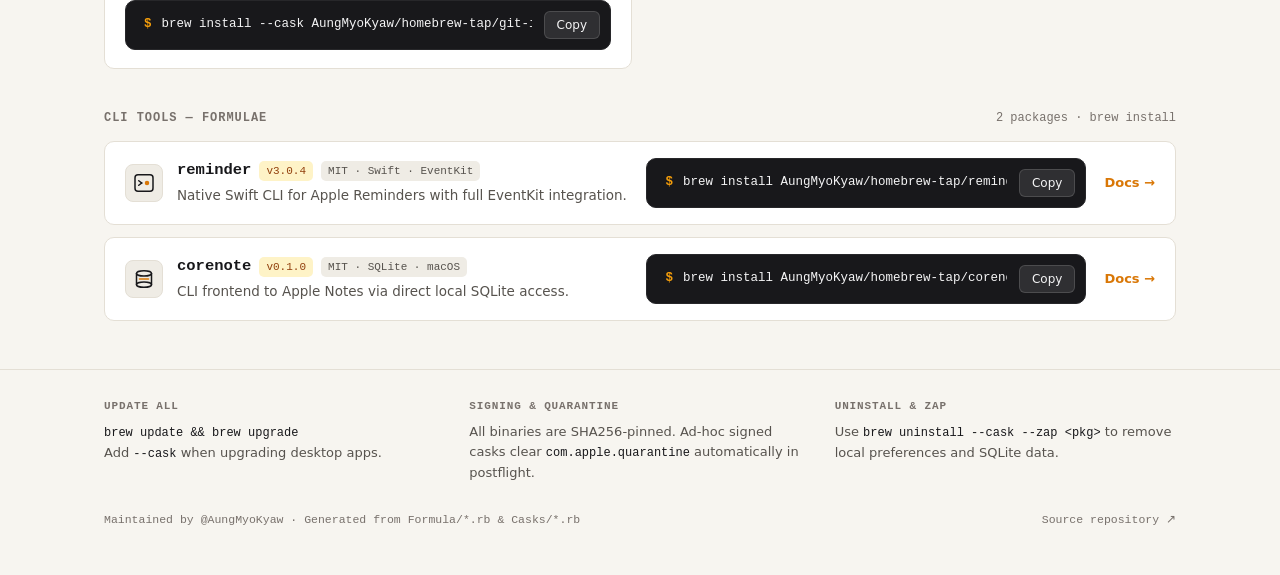
==== commit eef70442: "cask: update Block Clock to v0.2.5" ====
--- a/index.html
+++ b/index.html
@@ -63,14 +63,14 @@
         <span class="section-meta">9 packages · brew install --cask</span>
       </div>
       <div class="cask-grid">
-        <article class="pkg-card" data-package="block-clock" data-version="0.2.4" data-kind="cask" data-search="block-clock Block Clock Native GPUI desktop clock that visualizes the day as 1,440 continuous minute blocks. arm64 · x64 macOS 13+ clock time focus gpui rust productivity minimalist">
+        <article class="pkg-card" data-package="block-clock" data-version="0.2.5" data-kind="cask" data-search="block-clock Block Clock Native GPUI desktop clock that visualizes the day as 1,440 continuous minute blocks. arm64 · x64 macOS 13+ clock time focus gpui rust productivity minimalist">
           <div class="pkg-top">
             <div class="pkg-id">
               <div class="pkg-glyph"><svg viewBox="0 0 32 32" aria-hidden="true"><rect x="4" y="4" width="24" height="24" rx="6" fill="none" stroke="currentColor" stroke-width="2"/></svg></div>
               <div class="pkg-title-block">
                 <h3 class="pkg-name">Block Clock</h3>
                 <div class="pkg-badges">
-                  <span class="badge badge-ver">v0.2.4</span>
+                  <span class="badge badge-ver">v0.2.5</span>
                   <span class="badge badge-meta">arm64 · x64 · macOS 13+</span>
                   <span class="badge badge-meta">PolyForm-Noncommercial-1.0.0</span>
                 </div>
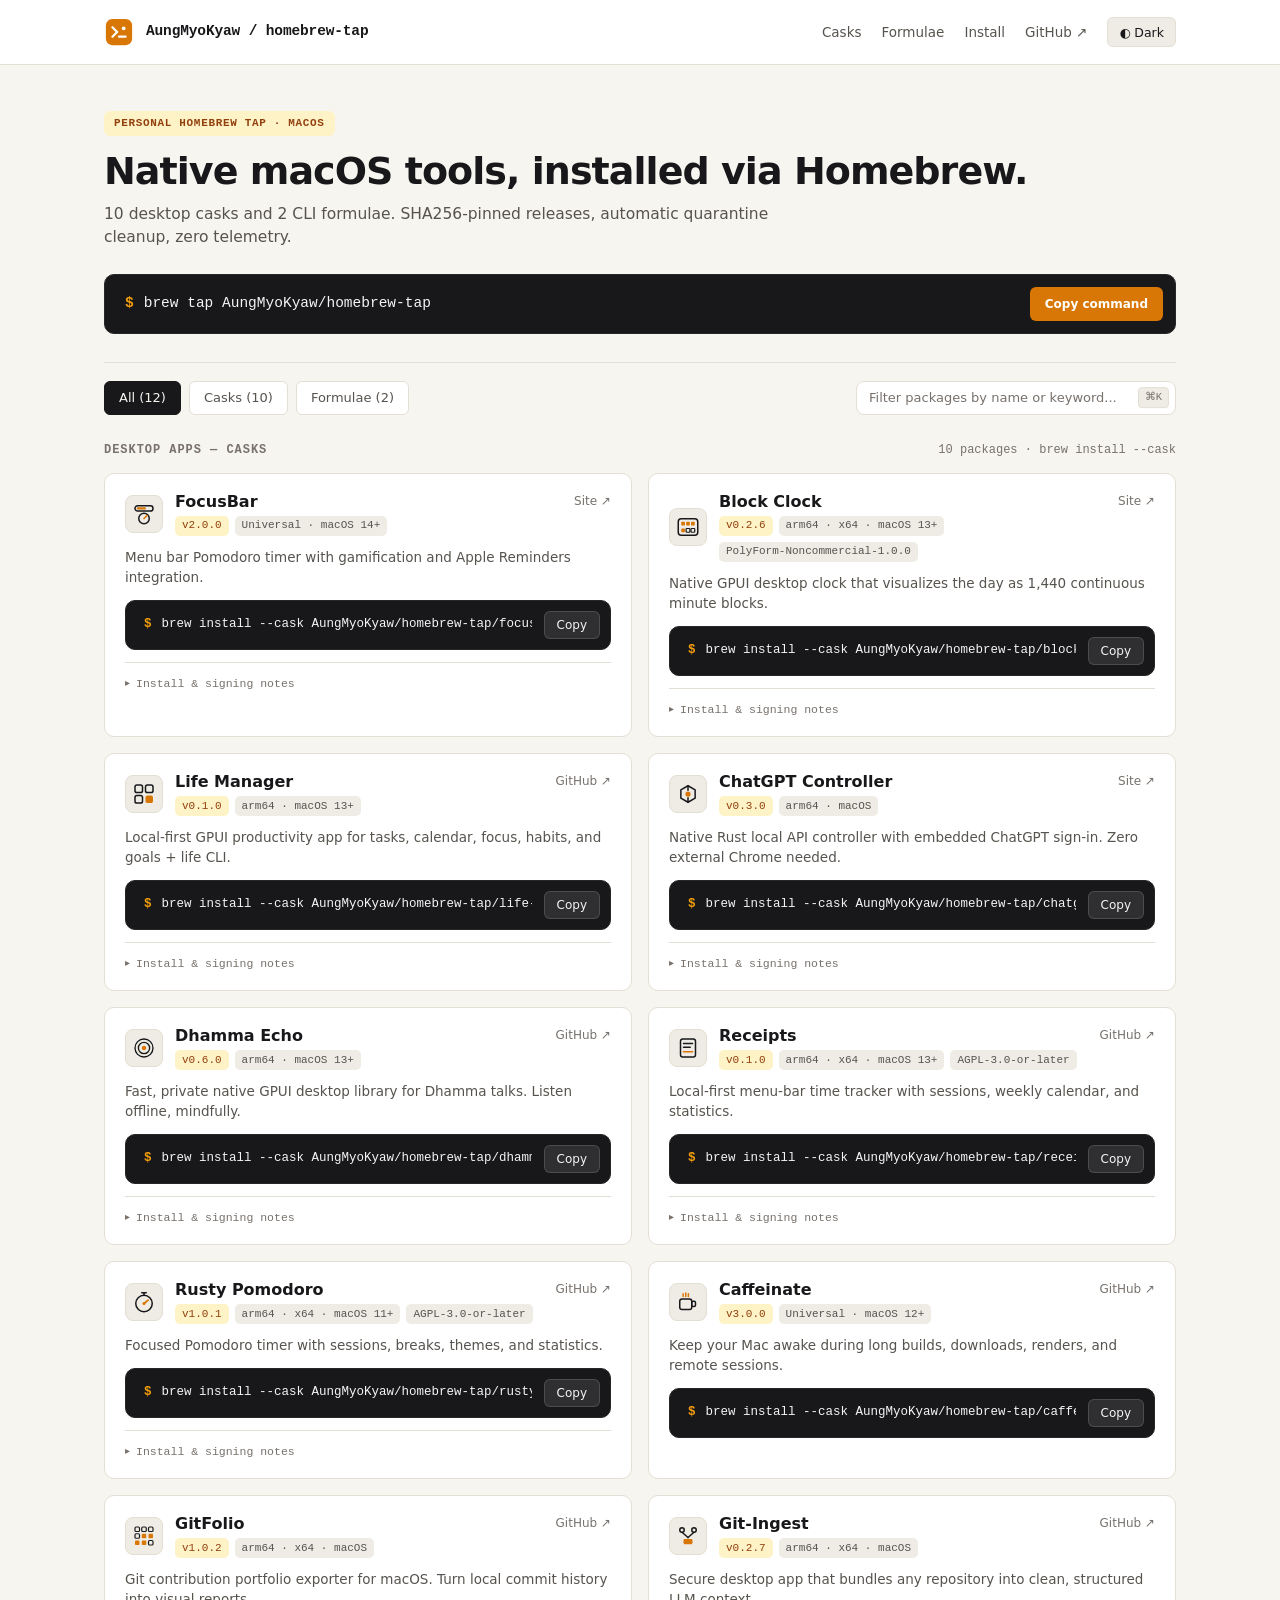
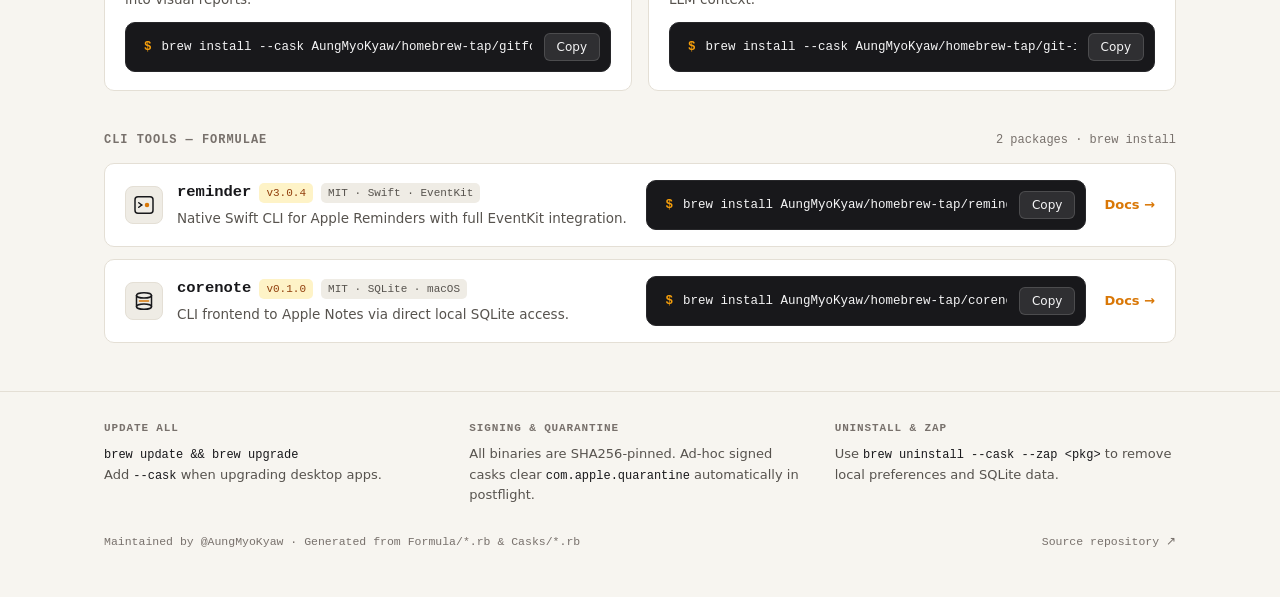
==== commit 93aa145a: "chore: rebuild site with focusbar v2.0.0 and block-clock v0.2.6" ====
--- a/index.html
+++ b/index.html
@@ -4,7 +4,7 @@
   <meta charset="utf-8">
   <meta name="viewport" content="width=device-width, initial-scale=1">
   <title>AungMyoKyaw/homebrew-tap — macOS Homebrew Tap</title>
-  <meta name="description" content="Personal Homebrew tap distributing 9 macOS desktop casks and 2 CLI formulae. SHA256-pinned releases with one-click install commands.">
+  <meta name="description" content="Personal Homebrew tap distributing 10 macOS desktop casks and 2 CLI formulae. SHA256-pinned releases with one-click install commands.">
   <link rel="icon" type="image/svg+xml" href="./favicon.svg">
   <link rel="stylesheet" href="./styles/site.css">
 </head>
@@ -37,7 +37,7 @@
     <section class="hero" id="install">
       <span class="eyebrow">Personal Homebrew Tap · macOS</span>
       <h1>Native macOS tools, installed via Homebrew.</h1>
-      <p class="hero-sub">9 desktop casks and 2 CLI formulae. SHA256-pinned releases, automatic quarantine cleanup, zero telemetry.</p>
+      <p class="hero-sub">10 desktop casks and 2 CLI formulae. SHA256-pinned releases, automatic quarantine cleanup, zero telemetry.</p>
       <div class="cmd-bar cmd-bar-lg">
         <code class="cmd-code"><span class="cmd-prompt">$</span><span>brew tap AungMyoKyaw/homebrew-tap</span></code>
         <button type="button" class="copy-btn copy-btn-primary" data-copy-command="brew tap AungMyoKyaw/homebrew-tap" aria-label="Copy brew tap command">Copy command</button>
@@ -46,8 +46,8 @@
 
     <div class="controls" role="region" aria-label="Filter packages">
       <div class="filter-group" role="group" aria-label="Package type filter">
-        <button type="button" class="filter-pill" data-filter="all" aria-pressed="true">All (11)</button>
-        <button type="button" class="filter-pill" data-filter="cask" aria-pressed="false">Casks (9)</button>
+        <button type="button" class="filter-pill" data-filter="all" aria-pressed="true">All (12)</button>
+        <button type="button" class="filter-pill" data-filter="cask" aria-pressed="false">Casks (10)</button>
         <button type="button" class="filter-pill" data-filter="formula" aria-pressed="false">Formulae (2)</button>
       </div>
       <div class="search-wrap">
@@ -60,17 +60,61 @@
     <section class="catalog-section" id="casks" aria-labelledby="casks-heading">
       <div class="section-head">
         <h2 id="casks-heading">Desktop Apps — Casks</h2>
-        <span class="section-meta">9 packages · brew install --cask</span>
+        <span class="section-meta">10 packages · brew install --cask</span>
       </div>
       <div class="cask-grid">
-        <article class="pkg-card" data-package="block-clock" data-version="0.2.5" data-kind="cask" data-search="block-clock Block Clock Native GPUI desktop clock that visualizes the day as 1,440 continuous minute blocks. arm64 · x64 macOS 13+ clock time focus gpui rust productivity minimalist">
-          <div class="pkg-top">
-            <div class="pkg-id">
-              <div class="pkg-glyph"><svg viewBox="0 0 32 32" aria-hidden="true"><rect x="4" y="4" width="24" height="24" rx="6" fill="none" stroke="currentColor" stroke-width="2"/></svg></div>
+        <article class="pkg-card" data-package="focusbar" data-version="2.0.0" data-kind="cask" data-search="focusbar FocusBar Menu bar Pomodoro timer with gamification and Apple Reminders integration. Universal macOS 14+ pomodoro timer focus menubar reminders gamification productivity">
+          <div class="pkg-top">
+            <div class="pkg-id">
+              <div class="pkg-glyph"><svg aria-hidden="true" xmlns="http://www.w3.org/2000/svg" width="32" height="32" viewBox="0 0 32 32">
+  <g id="Layer_1" data-name="Layer 1">
+    <path d="M7.5 5 L24.5 5 C26.433 5 28 6.567 28 8.5 L28 8.5 C28 10.433 26.433 12 24.5 12 L7.5 12 C5.567 12 4 10.433 4 8.5 L4 8.5 C4 6.567 5.567 5 7.5 5 Z" fill="none" stroke="currentColor" stroke-width="2" stroke-linecap="round" stroke-linejoin="round"/>
+    <path d="M8 7 L17 7 C17.828 7 18.5 7.672 18.5 8.5 L18.5 8.5 C18.5 9.328 17.828 10 17 10 L8 10 C7.172 10 6.5 9.328 6.5 8.5 L6.5 8.5 C6.5 7.672 7.172 7 8 7 Z" fill="var(--accent)"/>
+    <circle cx="16" cy="22" r="7" fill="none" stroke="currentColor" stroke-width="2" stroke-linecap="round" stroke-linejoin="round"/>
+    <line x1="16" y1="22" x2="20" y2="18" fill="none" stroke="var(--accent)" stroke-width="2.2" stroke-linecap="round" stroke-linejoin="round"/>
+  </g>
+</svg></div>
+              <div class="pkg-title-block">
+                <h3 class="pkg-name">FocusBar</h3>
+                <div class="pkg-badges">
+                  <span class="badge badge-ver">v2.0.0</span>
+                  <span class="badge badge-meta">Universal · macOS 14+</span>
+                  
+                </div>
+              </div>
+            </div>
+            <div class="pkg-links">
+              <a class="pkg-link" href="https://aungmyokyaw.github.io/FocusBar/" target="_blank" rel="noopener noreferrer">Site ↗</a>
+            </div>
+          </div>
+          <p class="pkg-desc">Menu bar Pomodoro timer with gamification and Apple Reminders integration.</p>
+          <div class="cmd-bar">
+            <code class="cmd-code"><span class="cmd-prompt">$</span><span>brew install --cask AungMyoKyaw/homebrew-tap/focusbar</span></code>
+            <button type="button" class="copy-btn" data-copy-command="brew install --cask AungMyoKyaw/homebrew-tap/focusbar" aria-label="Copy install command for FocusBar">Copy</button>
+          </div>
+          <details class="pkg-details">
+            <summary>Install &amp; signing notes</summary>
+            <div class="pkg-details-body">Requires macOS 14 (Sonoma) or later. Quarantine is removed automatically during install.</div>
+          </details>
+        </article>
+        <article class="pkg-card" data-package="block-clock" data-version="0.2.6" data-kind="cask" data-search="block-clock Block Clock Native GPUI desktop clock that visualizes the day as 1,440 continuous minute blocks. arm64 · x64 macOS 13+ clock time focus gpui rust productivity minimalist">
+          <div class="pkg-top">
+            <div class="pkg-id">
+              <div class="pkg-glyph"><svg aria-hidden="true" xmlns="http://www.w3.org/2000/svg" width="32" height="32" viewBox="0 0 32 32">
+  <g id="Layer_1" data-name="Layer 1">
+    <path d="M7 5 L25 5 C27.209 5 29 6.791 29 9 L29 23 C29 25.209 27.209 27 25 27 L7 27 C4.791 27 3 25.209 3 23 L3 9 C3 6.791 4.791 5 7 5 Z" fill="none" stroke="currentColor" stroke-width="2" stroke-linecap="round" stroke-linejoin="round"/>
+    <path d="M8 9 L11 9 C11.552 9 12 9.448 12 10 L12 13 C12 13.552 11.552 14 11 14 L8 14 C7.448 14 7 13.552 7 13 L7 10 C7 9.448 7.448 9 8 9 Z" fill="var(--accent)"/>
+    <path d="M14.5 9 L17.5 9 C18.052 9 18.5 9.448 18.5 10 L18.5 13 C18.5 13.552 18.052 14 17.5 14 L14.5 14 C13.948 14 13.5 13.552 13.5 13 L13.5 10 C13.5 9.448 13.948 9 14.5 9 Z" fill="var(--accent)"/>
+    <path d="M21 9 L24 9 C24.552 9 25 9.448 25 10 L25 13 C25 13.552 24.552 14 24 14 L21 14 C20.448 14 20 13.552 20 13 L20 10 C20 9.448 20.448 9 21 9 Z" fill="var(--accent)"/>
+    <path d="M8 18 L11 18 C11.552 18 12 18.448 12 19 L12 22 C12 22.552 11.552 23 11 23 L8 23 C7.448 23 7 22.552 7 22 L7 19 C7 18.448 7.448 18 8 18 Z" fill="var(--accent)"/>
+    <path d="M14.5 18 L17.5 18 C18.052 18 18.5 18.448 18.5 19 L18.5 22 C18.5 22.552 18.052 23 17.5 23 L14.5 23 C13.948 23 13.5 22.552 13.5 22 L13.5 19 C13.5 18.448 13.948 18 14.5 18 Z" fill="none" stroke="currentColor" stroke-width="1.6" stroke-linecap="round" stroke-linejoin="round"/>
+    <path d="M21 18 L24 18 C24.552 18 25 18.448 25 19 L25 22 C25 22.552 24.552 23 24 23 L21 23 C20.448 23 20 22.552 20 22 L20 19 C20 18.448 20.448 18 21 18 Z" fill="none" stroke="currentColor" stroke-width="1.6" stroke-linecap="round" stroke-linejoin="round"/>
+  </g>
+</svg></div>
               <div class="pkg-title-block">
                 <h3 class="pkg-name">Block Clock</h3>
                 <div class="pkg-badges">
-                  <span class="badge badge-ver">v0.2.5</span>
+                  <span class="badge badge-ver">v0.2.6</span>
                   <span class="badge badge-meta">arm64 · x64 · macOS 13+</span>
                   <span class="badge badge-meta">PolyForm-Noncommercial-1.0.0</span>
                 </div>
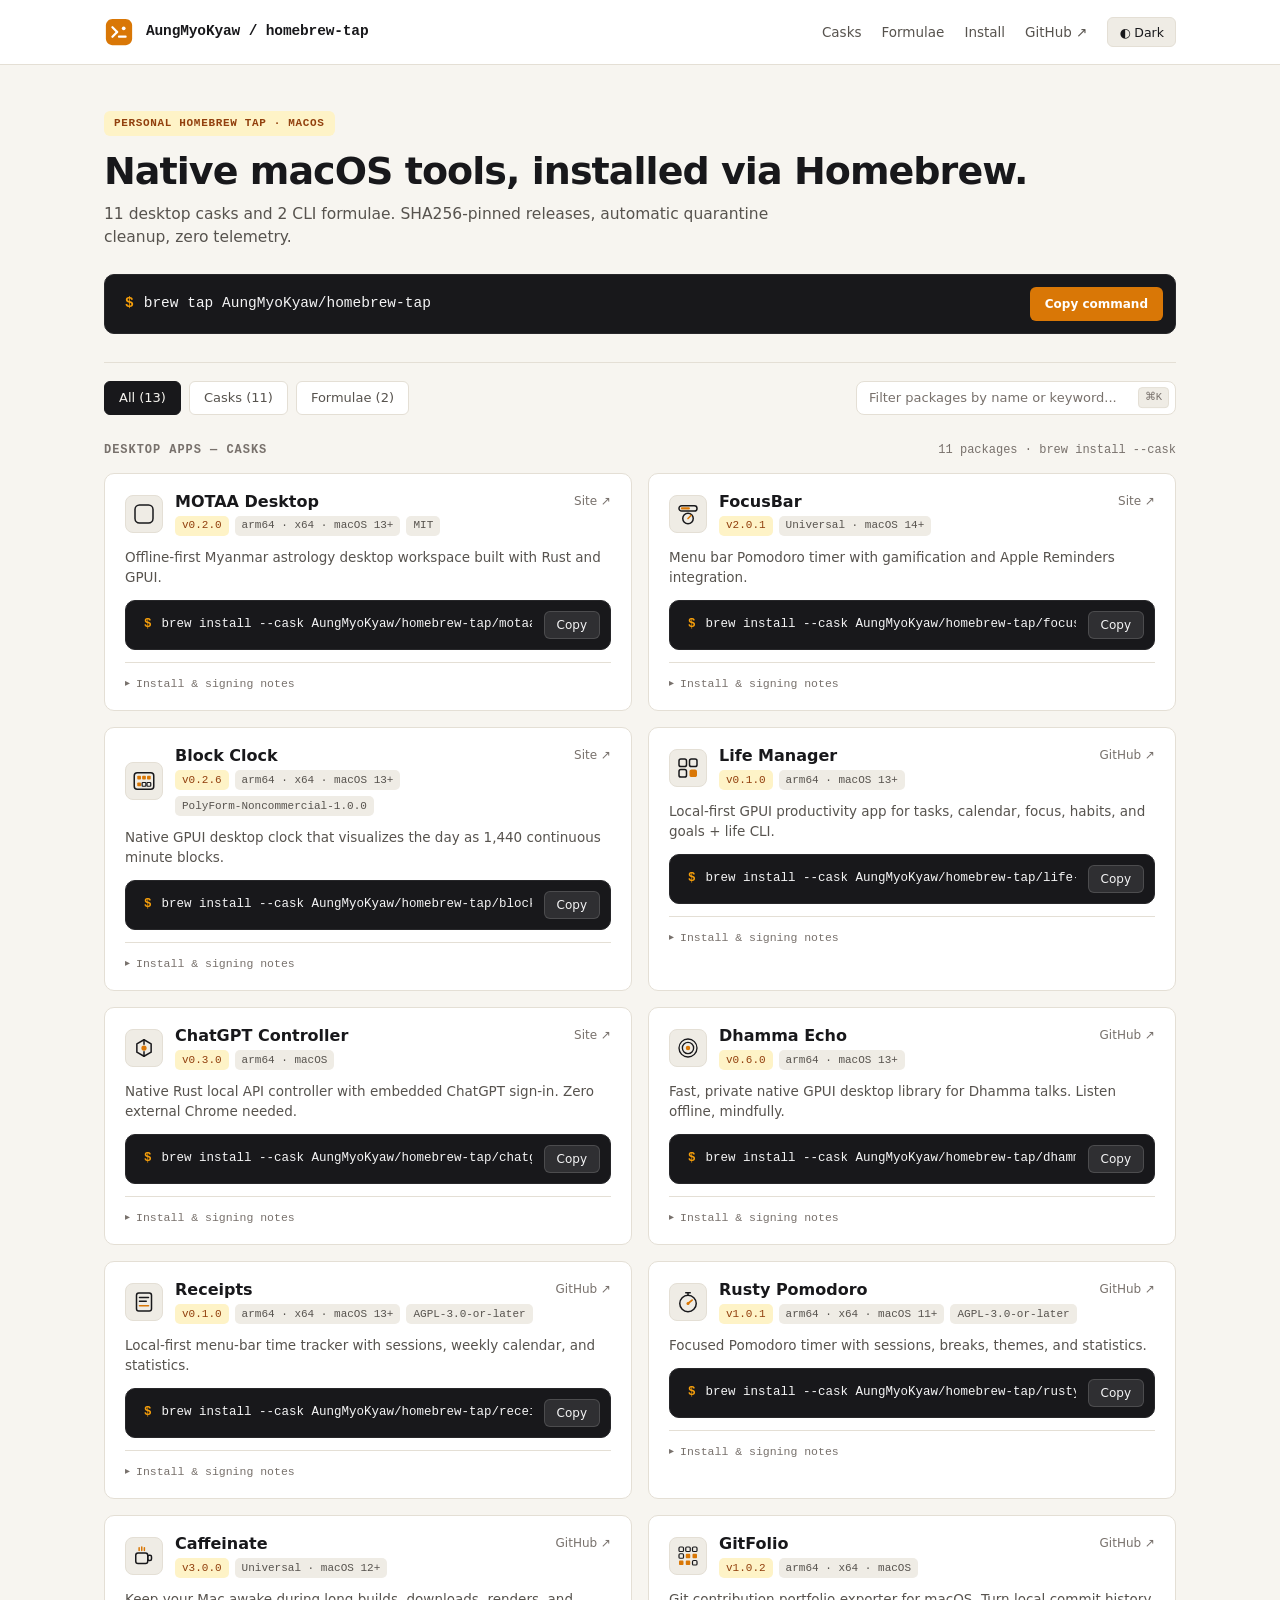
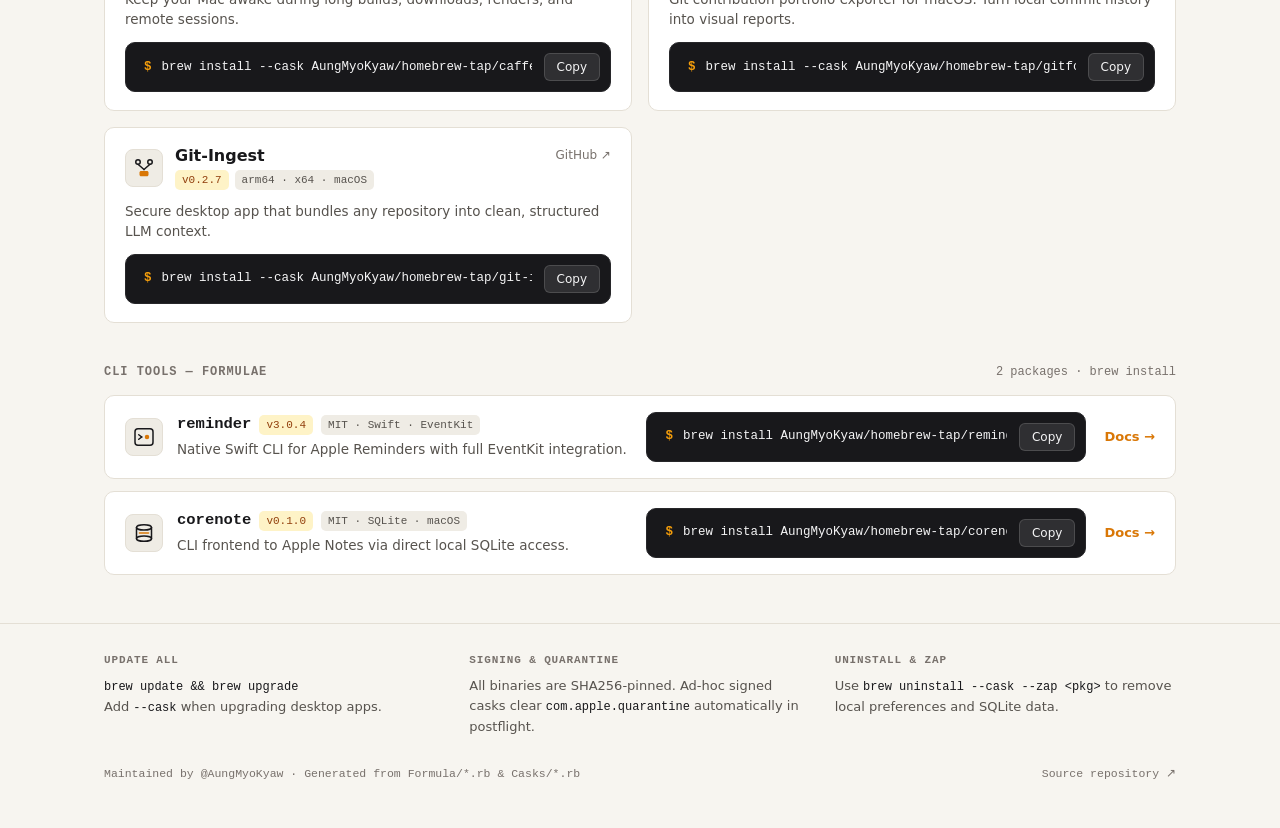
==== commit a11fdfa7: "feat(cask): add motaa-desktop v0.2.0" ====
--- a/index.html
+++ b/index.html
@@ -4,7 +4,7 @@
   <meta charset="utf-8">
   <meta name="viewport" content="width=device-width, initial-scale=1">
   <title>AungMyoKyaw/homebrew-tap — macOS Homebrew Tap</title>
-  <meta name="description" content="Personal Homebrew tap distributing 10 macOS desktop casks and 2 CLI formulae. SHA256-pinned releases with one-click install commands.">
+  <meta name="description" content="Personal Homebrew tap distributing 11 macOS desktop casks and 2 CLI formulae. SHA256-pinned releases with one-click install commands.">
   <link rel="icon" type="image/svg+xml" href="./favicon.svg">
   <link rel="stylesheet" href="./styles/site.css">
 </head>
@@ -37,7 +37,7 @@
     <section class="hero" id="install">
       <span class="eyebrow">Personal Homebrew Tap · macOS</span>
       <h1>Native macOS tools, installed via Homebrew.</h1>
-      <p class="hero-sub">10 desktop casks and 2 CLI formulae. SHA256-pinned releases, automatic quarantine cleanup, zero telemetry.</p>
+      <p class="hero-sub">11 desktop casks and 2 CLI formulae. SHA256-pinned releases, automatic quarantine cleanup, zero telemetry.</p>
       <div class="cmd-bar cmd-bar-lg">
         <code class="cmd-code"><span class="cmd-prompt">$</span><span>brew tap AungMyoKyaw/homebrew-tap</span></code>
         <button type="button" class="copy-btn copy-btn-primary" data-copy-command="brew tap AungMyoKyaw/homebrew-tap" aria-label="Copy brew tap command">Copy command</button>
@@ -46,8 +46,8 @@
 
     <div class="controls" role="region" aria-label="Filter packages">
       <div class="filter-group" role="group" aria-label="Package type filter">
-        <button type="button" class="filter-pill" data-filter="all" aria-pressed="true">All (12)</button>
-        <button type="button" class="filter-pill" data-filter="cask" aria-pressed="false">Casks (10)</button>
+        <button type="button" class="filter-pill" data-filter="all" aria-pressed="true">All (13)</button>
+        <button type="button" class="filter-pill" data-filter="cask" aria-pressed="false">Casks (11)</button>
         <button type="button" class="filter-pill" data-filter="formula" aria-pressed="false">Formulae (2)</button>
       </div>
       <div class="search-wrap">
@@ -60,10 +60,37 @@
     <section class="catalog-section" id="casks" aria-labelledby="casks-heading">
       <div class="section-head">
         <h2 id="casks-heading">Desktop Apps — Casks</h2>
-        <span class="section-meta">10 packages · brew install --cask</span>
+        <span class="section-meta">11 packages · brew install --cask</span>
       </div>
       <div class="cask-grid">
-        <article class="pkg-card" data-package="focusbar" data-version="2.0.0" data-kind="cask" data-search="focusbar FocusBar Menu bar Pomodoro timer with gamification and Apple Reminders integration. Universal macOS 14+ pomodoro timer focus menubar reminders gamification productivity">
+        <article class="pkg-card" data-package="motaa-desktop" data-version="0.2.0" data-kind="cask" data-search="motaa-desktop MOTAA Desktop Offline-first Myanmar astrology desktop workspace built with Rust and GPUI. arm64 · x64 macOS 13+ astrology myanmar burmese gpui rust offline desktop">
+          <div class="pkg-top">
+            <div class="pkg-id">
+              <div class="pkg-glyph"><svg viewBox="0 0 32 32" aria-hidden="true"><rect x="4" y="4" width="24" height="24" rx="6" fill="none" stroke="currentColor" stroke-width="2"/></svg></div>
+              <div class="pkg-title-block">
+                <h3 class="pkg-name">MOTAA Desktop</h3>
+                <div class="pkg-badges">
+                  <span class="badge badge-ver">v0.2.0</span>
+                  <span class="badge badge-meta">arm64 · x64 · macOS 13+</span>
+                  <span class="badge badge-meta">MIT</span>
+                </div>
+              </div>
+            </div>
+            <div class="pkg-links">
+              <a class="pkg-link" href="https://aungmyokyaw.github.io/motaa-desktop/" target="_blank" rel="noopener noreferrer">Site ↗</a>
+            </div>
+          </div>
+          <p class="pkg-desc">Offline-first Myanmar astrology desktop workspace built with Rust and GPUI.</p>
+          <div class="cmd-bar">
+            <code class="cmd-code"><span class="cmd-prompt">$</span><span>brew install --cask AungMyoKyaw/homebrew-tap/motaa-desktop</span></code>
+            <button type="button" class="copy-btn" data-copy-command="brew install --cask AungMyoKyaw/homebrew-tap/motaa-desktop" aria-label="Copy install command for MOTAA Desktop">Copy</button>
+          </div>
+          <details class="pkg-details">
+            <summary>Install &amp; signing notes</summary>
+            <div class="pkg-details-body">Native Rust + GPUI app for Apple Silicon and Intel.</div>
+          </details>
+        </article>
+        <article class="pkg-card" data-package="focusbar" data-version="2.0.1" data-kind="cask" data-search="focusbar FocusBar Menu bar Pomodoro timer with gamification and Apple Reminders integration. Universal macOS 14+ pomodoro timer focus menubar reminders gamification productivity">
           <div class="pkg-top">
             <div class="pkg-id">
               <div class="pkg-glyph"><svg aria-hidden="true" xmlns="http://www.w3.org/2000/svg" width="32" height="32" viewBox="0 0 32 32">
@@ -77,7 +104,7 @@
               <div class="pkg-title-block">
                 <h3 class="pkg-name">FocusBar</h3>
                 <div class="pkg-badges">
-                  <span class="badge badge-ver">v2.0.0</span>
+                  <span class="badge badge-ver">v2.0.1</span>
                   <span class="badge badge-meta">Universal · macOS 14+</span>
                   
                 </div>
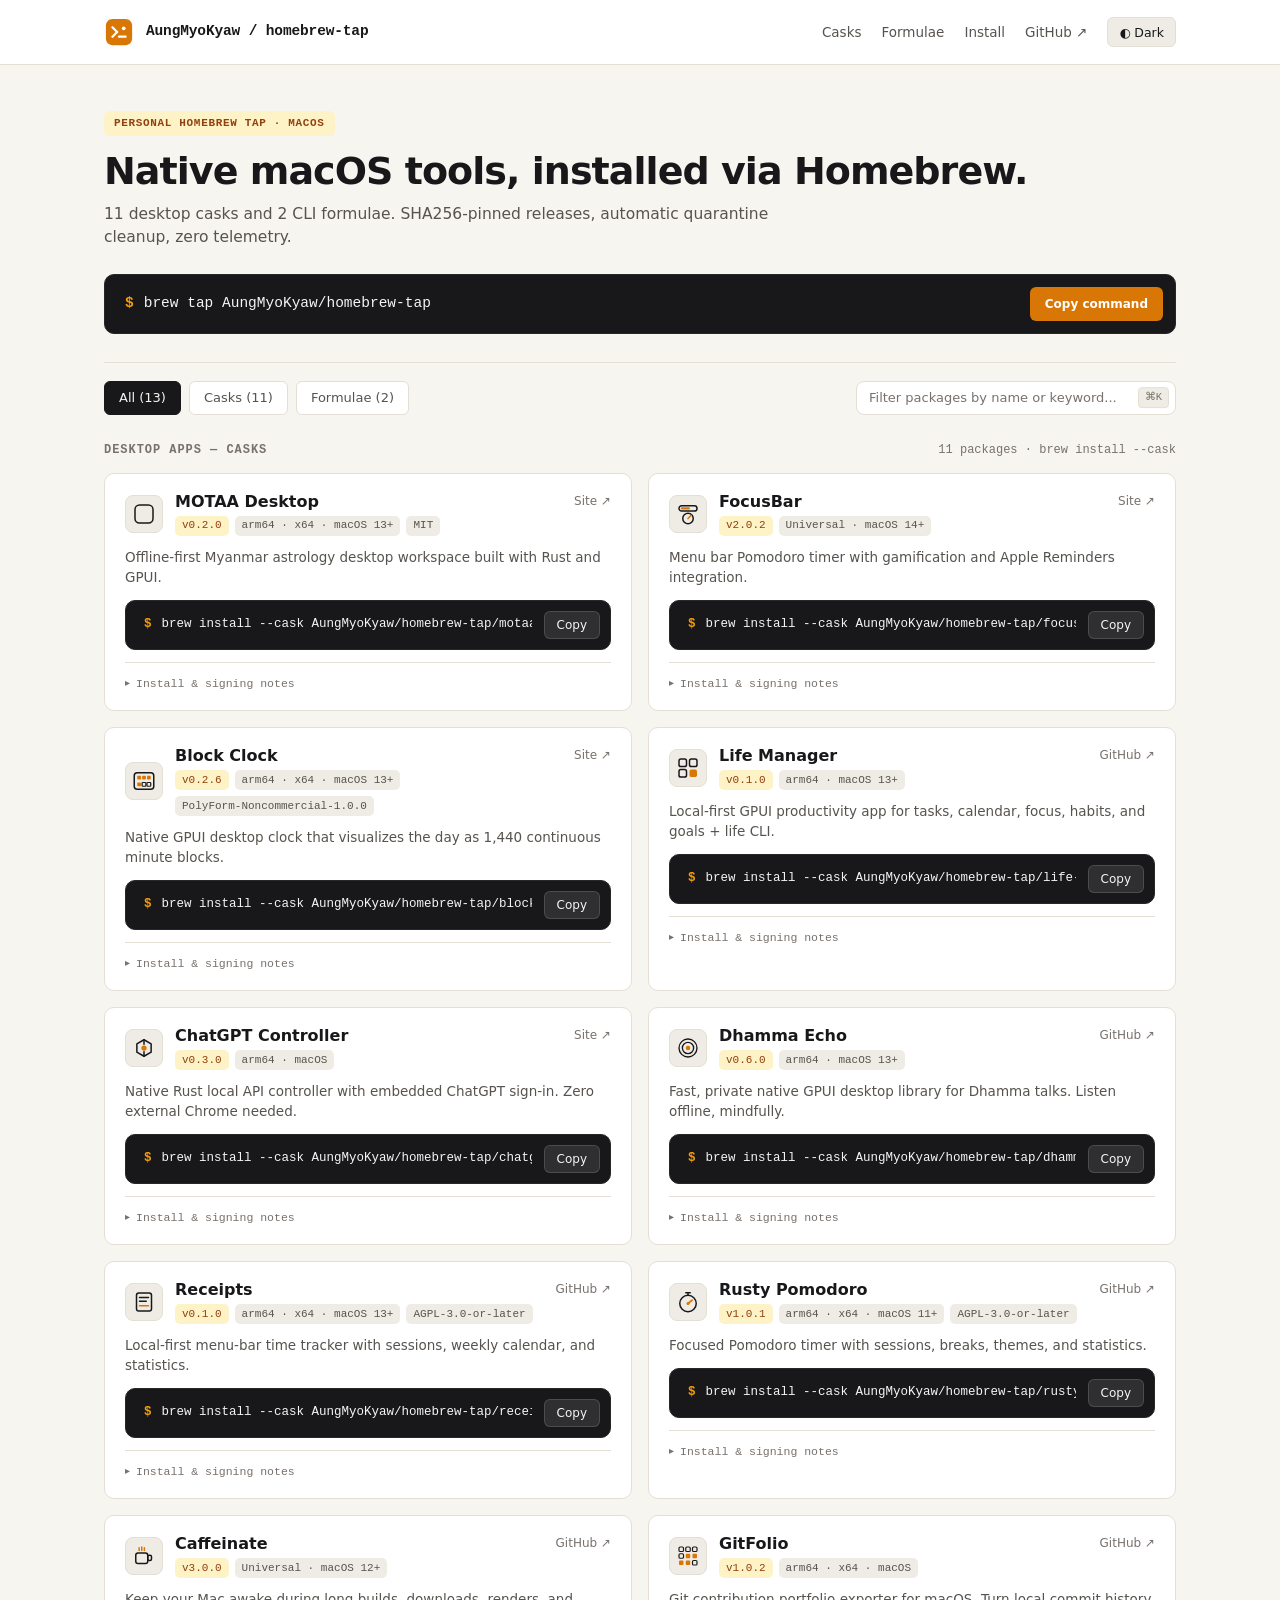
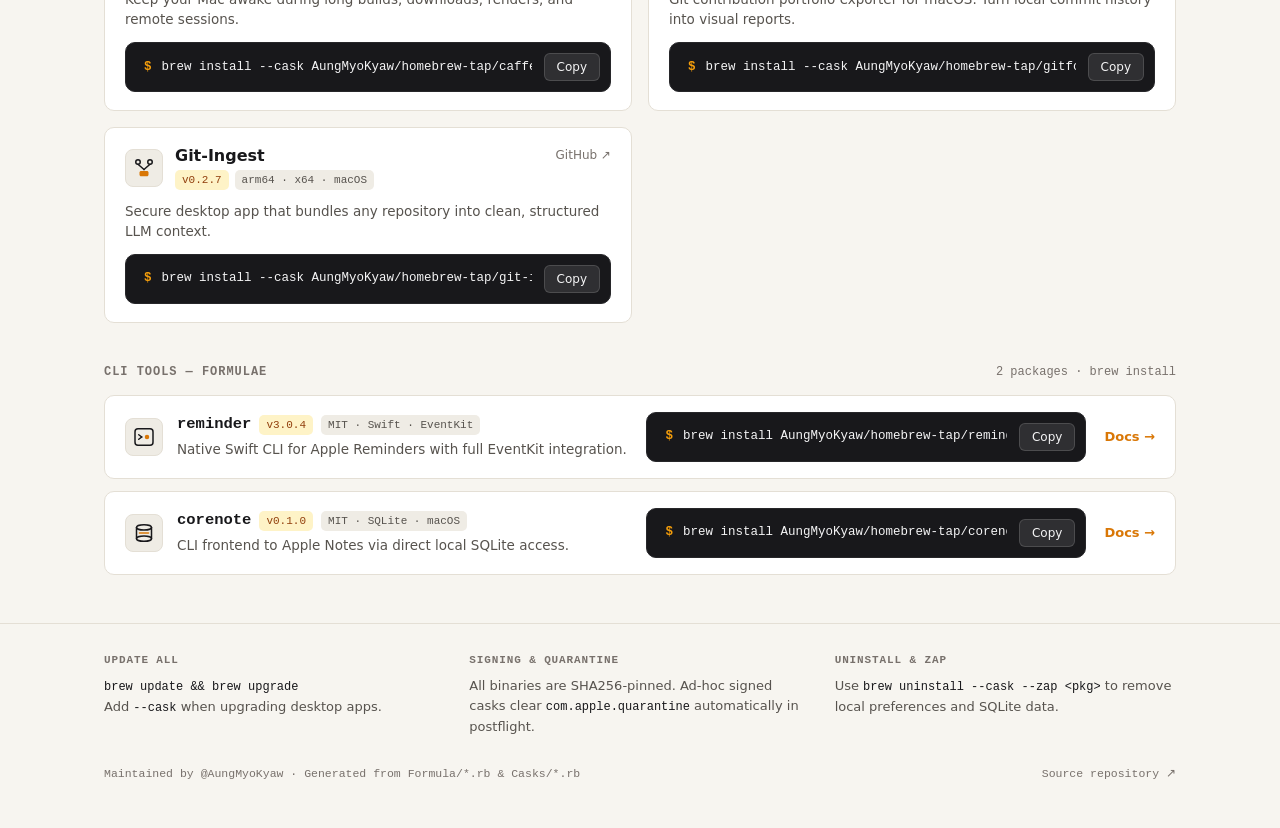
==== commit b9c520d1: "chore: bump focusbar to v2.0.2" ====
--- a/index.html
+++ b/index.html
@@ -90,7 +90,7 @@
             <div class="pkg-details-body">Native Rust + GPUI app for Apple Silicon and Intel.</div>
           </details>
         </article>
-        <article class="pkg-card" data-package="focusbar" data-version="2.0.1" data-kind="cask" data-search="focusbar FocusBar Menu bar Pomodoro timer with gamification and Apple Reminders integration. Universal macOS 14+ pomodoro timer focus menubar reminders gamification productivity">
+        <article class="pkg-card" data-package="focusbar" data-version="2.0.2" data-kind="cask" data-search="focusbar FocusBar Menu bar Pomodoro timer with gamification and Apple Reminders integration. Universal macOS 14+ pomodoro timer focus menubar reminders gamification productivity">
           <div class="pkg-top">
             <div class="pkg-id">
               <div class="pkg-glyph"><svg aria-hidden="true" xmlns="http://www.w3.org/2000/svg" width="32" height="32" viewBox="0 0 32 32">
@@ -104,7 +104,7 @@
               <div class="pkg-title-block">
                 <h3 class="pkg-name">FocusBar</h3>
                 <div class="pkg-badges">
-                  <span class="badge badge-ver">v2.0.1</span>
+                  <span class="badge badge-ver">v2.0.2</span>
                   <span class="badge badge-meta">Universal · macOS 14+</span>
                   
                 </div>
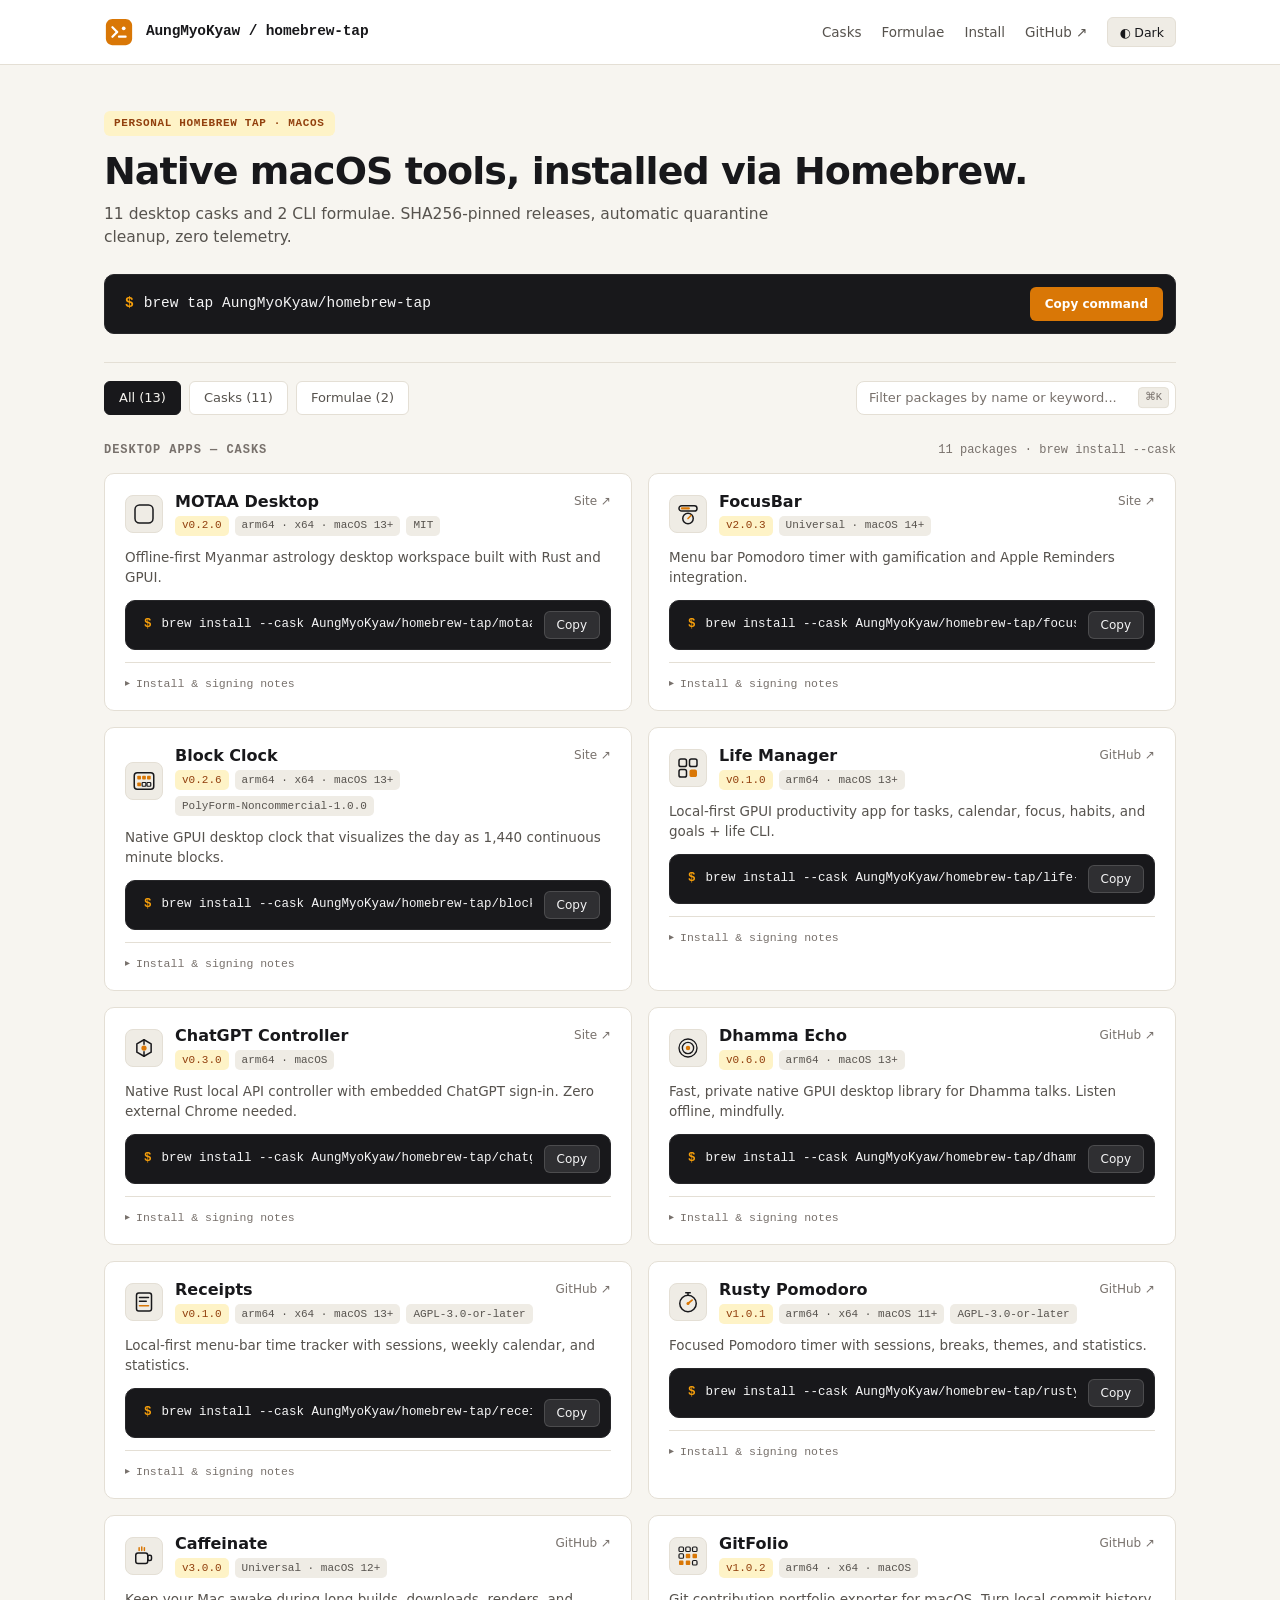
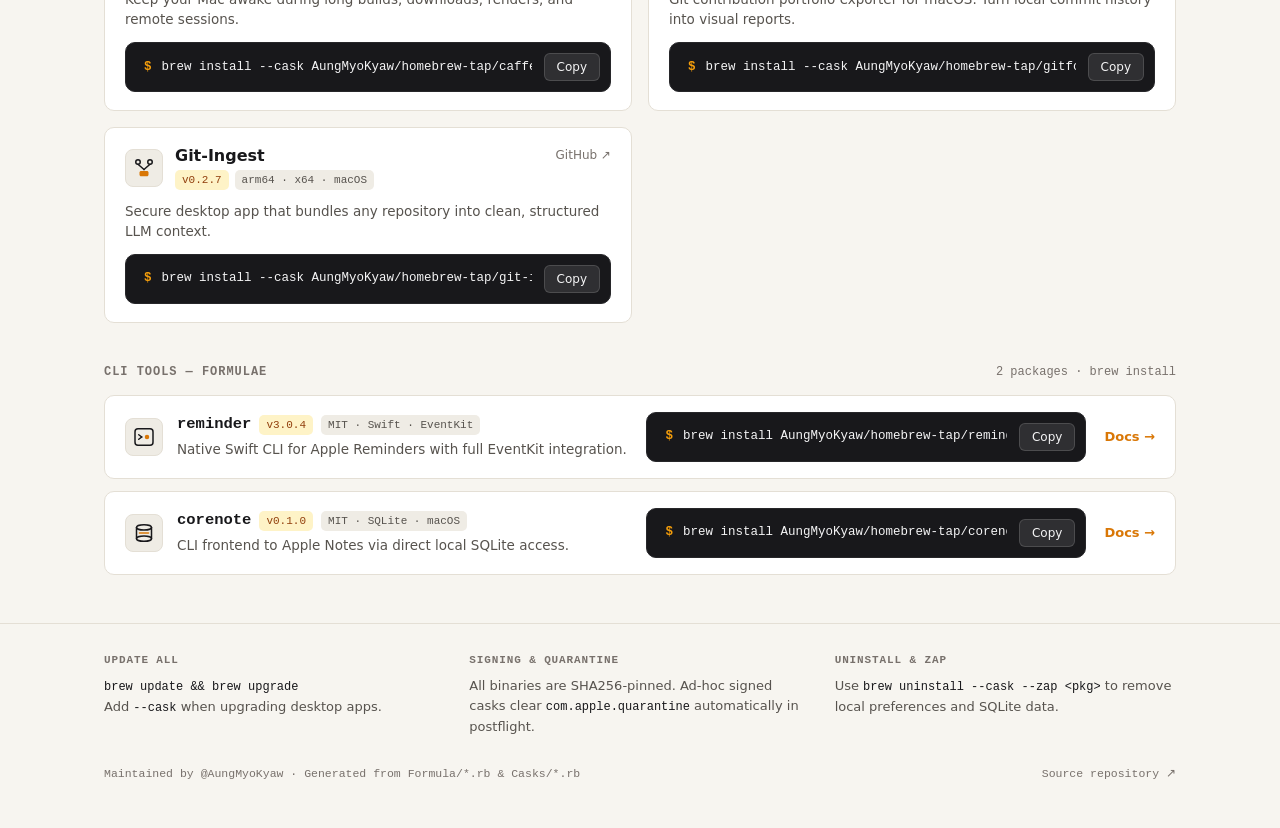
==== commit 9796556c: "chore: bump focusbar to v2.0.3" ====
--- a/index.html
+++ b/index.html
@@ -90,7 +90,7 @@
             <div class="pkg-details-body">Native Rust + GPUI app for Apple Silicon and Intel.</div>
           </details>
         </article>
-        <article class="pkg-card" data-package="focusbar" data-version="2.0.2" data-kind="cask" data-search="focusbar FocusBar Menu bar Pomodoro timer with gamification and Apple Reminders integration. Universal macOS 14+ pomodoro timer focus menubar reminders gamification productivity">
+        <article class="pkg-card" data-package="focusbar" data-version="2.0.3" data-kind="cask" data-search="focusbar FocusBar Menu bar Pomodoro timer with gamification and Apple Reminders integration. Universal macOS 14+ pomodoro timer focus menubar reminders gamification productivity">
           <div class="pkg-top">
             <div class="pkg-id">
               <div class="pkg-glyph"><svg aria-hidden="true" xmlns="http://www.w3.org/2000/svg" width="32" height="32" viewBox="0 0 32 32">
@@ -104,7 +104,7 @@
               <div class="pkg-title-block">
                 <h3 class="pkg-name">FocusBar</h3>
                 <div class="pkg-badges">
-                  <span class="badge badge-ver">v2.0.2</span>
+                  <span class="badge badge-ver">v2.0.3</span>
                   <span class="badge badge-meta">Universal · macOS 14+</span>
                   
                 </div>
